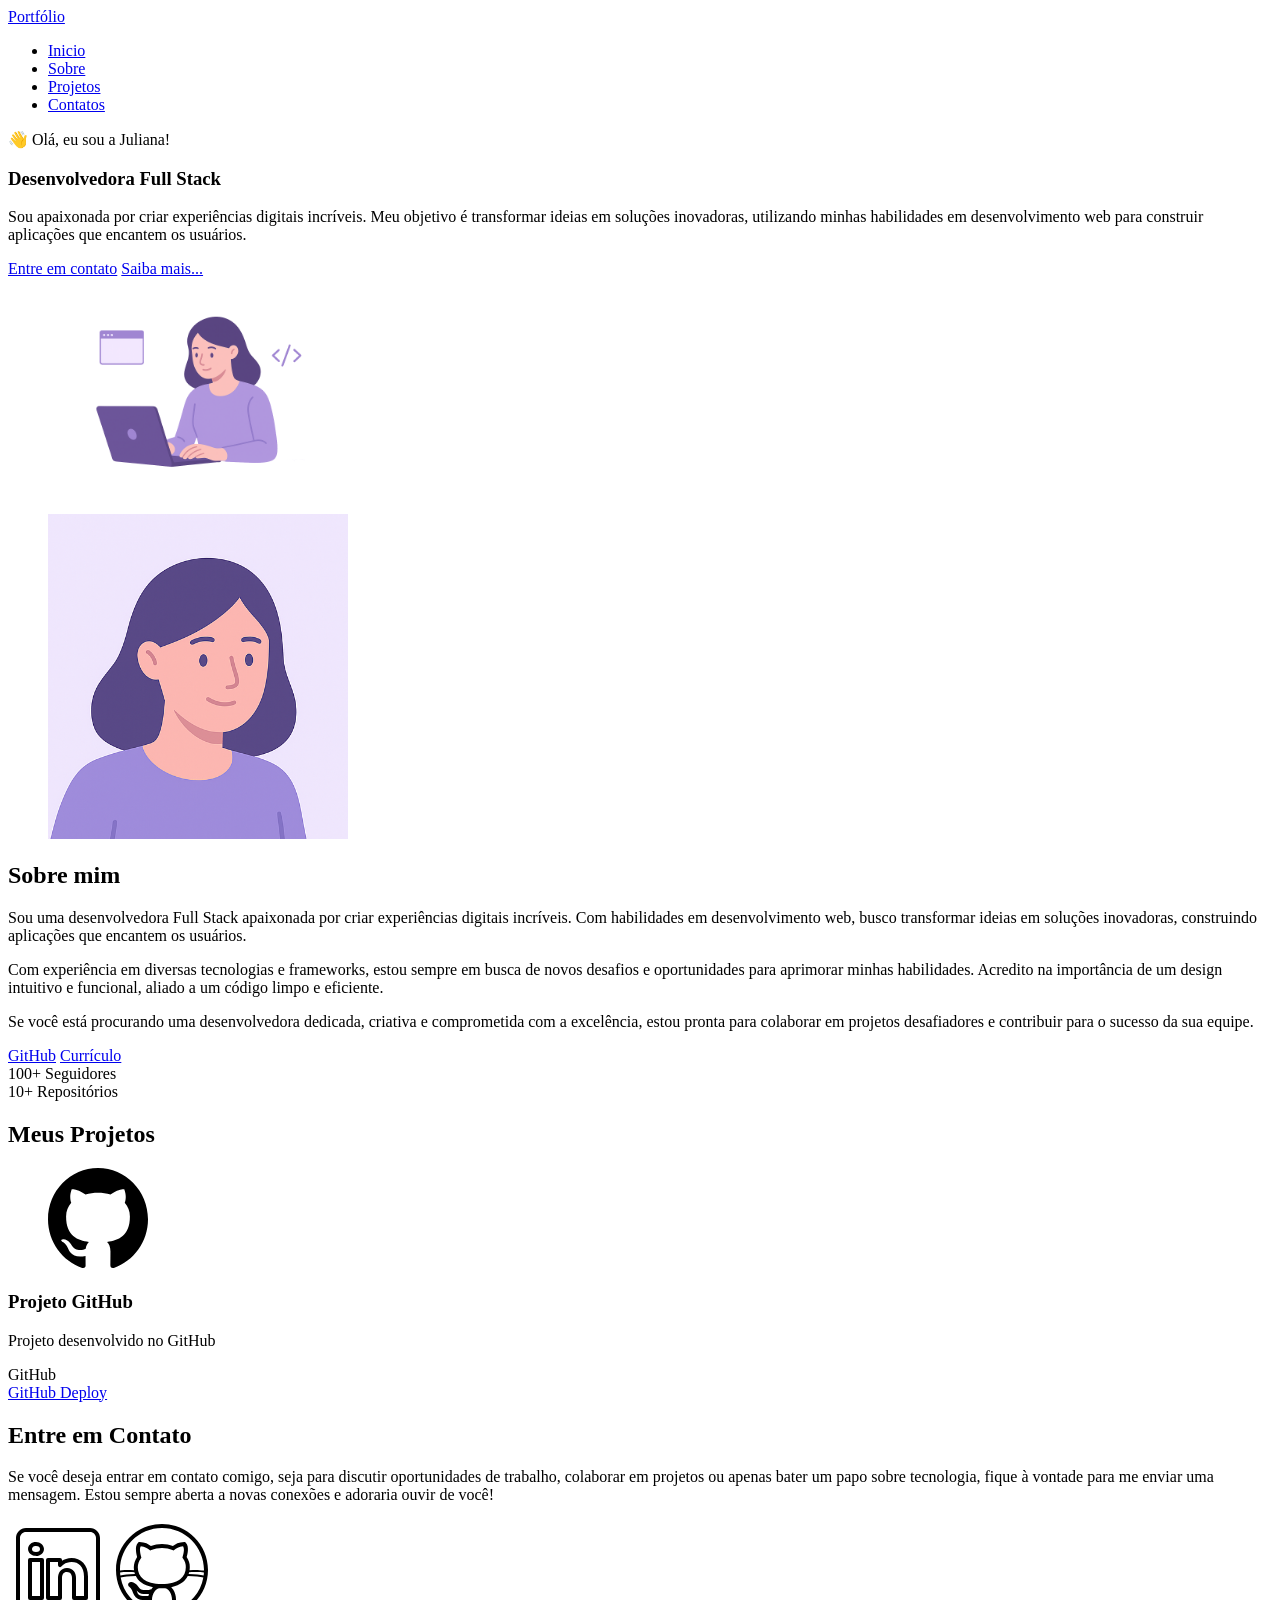
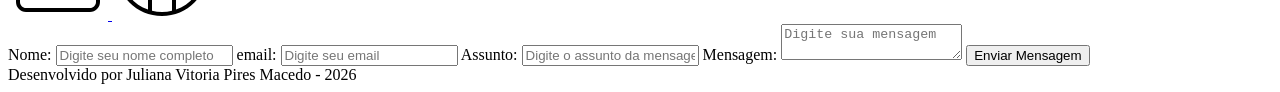
==== index.html @ 745f7008 "Ajuste Index.html" ====
<!DOCTYPE html>
<html lang="pt-br">
<head>
    <meta charset="UTF-8">
    <meta name="viewport" content="width=device-width, initial-scale=1.0">

    <meta name ="author" content="Juliana Vitoria">

    <meta name=""description" content="Portfólio Pessoal da Juliana Vitoria, 
                desenvolvedora Full Stack especializado em criar experiências 
                digitais incríveis. Conheça meus projetos e entre em contato.">
    
     <meta name=" robots" content="index, follow">

     <link rel="icon" type="image/svg+xml" href="./assets/img/favicon.svg">

<title>Portfólio da Juliana</title>
</head>
<body>
 
    <!-- Cabecalho da Pagina-->
 <header>

<div class="menu-content">

    <!-- Titulo do cabecalho-->
    <a href="index.html" id="titulo">Portfólio</a>


    <!-- Menu de Navegacao -->
<nav>
<ul class="menu-list">
    <li><a href="#hero">Inicio</a></li>
    <li><a href="about">Sobre</a></li>
    <li><a href="#projects">Projetos</a> </li>
    <li> <a href="contacts">Contatos</a></li>   
</ul>
</nav>

<div>

 </header>   


 <!-- Secao Principal da Pagina -->
<main>

    <!-- Secao Hero da Pagina -->
<section id ="hero" class="section-container hero-container">

    <!-- Boas Vindas -->
    <article>
     <span> 👋 Olá, eu sou a Juliana!</span>
     <h1>Desenvolvedora Full Stack</h1>
        <p>Sou apaixonada por criar experiências digitais incríveis.
            Meu objetivo é transformar ideias em soluções inovadoras, 
            utilizando minhas habilidades em desenvolvimento web para 
            construir aplicações que encantem os usuários.</p>

            <div>
                <a href="#contact" class="botao">Entre em contato</a>
              <a href="#about" class="botao-outline">Saiba mais...</a>
            </div>
    </article>

    <!--Imagem da Secao Hero-->
    <figure class="hero-image">
    <img
    src="./assets/img/foto_dev_woman.svg" 
    width="300px"
    alt="Foto do autor do site"
    class="float-animation"
    > 

    </figure>

</section>


<!-- Secao Sobre mim -->
<section id="about" class="section-container about-container">

    <!-- Imagem da Secao About -->
    <figure class="about-image">
        <img
        src="./assets/img/avatar_dev_woman.svg"
        width="300px"
        alt="Foto do autor do site"
     >
    </figure>
  
    <!-- Conteúdo da Secao About -->
    <article class="about-content">
        <h2>Sobre mim</h2>
        <p>Sou uma desenvolvedora Full Stack apaixonada por criar experiências digitais incríveis. 
            Com habilidades em desenvolvimento web, busco transformar ideias em soluções inovadoras, 
            construindo aplicações que encantem os usuários.</p>    
        <p>Com experiência em diversas tecnologias e frameworks, estou sempre em busca de novos desafios 
            e oportunidades para aprimorar minhas habilidades. Acredito na importância de um design intuitivo 
            e funcional, aliado a um código limpo e eficiente.</p>
        <p>Se você está procurando uma desenvolvedora dedicada, criativa e comprometida com a excelência, 
            estou pronta para colaborar em projetos desafiadores e contribuir para o sucesso da sua equipe.</p>


<!-- Links (GitHub + Curriculo) e Dados do GitHub-->
<div class="about-buttons-data">

  <!-- Links -->
  <div class="buttons-container">
    <a href="#" target="_blank" class="botao">GitHub</a>
    <a href="#" target="_blank" class="botao-outline">Currículo</a>
  </div>

  <!-- Dados - Repositório Github -->
  <div class="data-container">

    <!-- Numero de seguidores-->
    <div class="data-item">
      <span class="data-number">100+</span>
      <span class="data-label">Seguidores</span>
    </div>

    <!-- Numero de repositórios publicos -->
    <div class="data-item">
        <span class="data-number">10+</span>
        <span class="data-label">Repositórios</span>
    </div>

  </div>

</div>

</article>

</section>

<!-- Seção de Projetos -->
<section id="projects" class="section-container projects-container">
  
    
       <h2>Meus Projetos</h2>
 
      <!-- Swiper Container -->
<div class="swiper projects-swiper">
<div class="swiper-wrapper">
 
          <div class="swiper-slide">
 
            <article class="project-card">
 
              <!-- Ícone da Tecnologia padrão do projeto -->
<figure class="project-image">
<img src="./assets/icons/languages/github.svg"

                     alt="Ícone do GitHub"
                     width="100px"
>
</figure>
 
              <!-- Conteúdo do Projeto -->
<div class="project-content">
 
                <h3>Projeto GitHub</h3>
<p>Projeto desenvolvido no GitHub</p>
 
                <!-- Tags do Projeto -->
<div class="project-tags">
<span class="tag">GitHub</span>
</div>
 
                <!-- Links do Projeto -->
<div class="project-buttons">
<a href="#" target="_blank" class="botao botao-sm">

                    GitHub
</a>
<a href="#" target="_blank" class="botao-outline botao-sm">

                    Deploy
</a>
</div>
 
              </div>
 
            </article>
 
          </div>
 
        </div>
 
        <!-- Botões de Navegação -->
<div class="swiper-button-next"></div>
<div class="swiper-button-prev"></div>
 
        <!-- Paginação -->
<div class="swiper-pagination"></div>
 
      </div>
 

</section>


<!-- Secao de Contatos -->
<section id="contact" class="section-container contact-container">


    <!-- Redes Sociais -->
     <article>
     <h2>Entre em Contato</h2>
        <p>Se você deseja entrar em contato comigo, seja para discutir oportunidades de trabalho, 
            colaborar em projetos ou apenas bater um papo sobre tecnologia, 
            fique à vontade para me enviar uma mensagem. Estou sempre aberta a novas conexões e 
            adoraria ouvir de você!</p>

            <!-- Links das Redes Sociais -->
        <div class="social-container">
            <a href="https://www.linkedin.com/in/juliana-vitoria-pires-macedo-7aa5381ab/" target="_blank" class="social-icon" aria-label="LinkedIn">
                <img
                src="./assets/icons/social/linkedin.svg"
                alt="Link para o LinkedIn"
                >
            </a>


            <a href="https://github.com/julianaenob-hub" target="_blank" class="social-icon" aria-label="GitHub">
                <img
                src="./assets/icons/social/github.svg"
                alt="Link para o GitHub"
                >
  
          </a>
            
        </div>
     </article>
 

     <!-- Formulario de Contato -->
    <form id="Formulario"> 

    <label for="name">Nome:</label>
    <input id="nome" name="nome" type="text" placeholder="Digite seu nome completo">
    <span id="erro-nome"></span>

    <label for="email">email:</label>
    <input id="email" name="email" type="text" placeholder="Digite seu email">
    <span id="erro-email"></span>

    <label for="assunto">Assunto:</label>
    <input id="assunto" name="assunto" type="text" placeholder="Digite o assunto da mensagem">
    <span id="erro-assunto"></span>

    <label for="mensagem">Mensagem:</label>
    <textarea id="mensagem" name="mensagem" placeholder="Digite sua mensagem"></textarea>
    <span id="erro-mensagem"></span>

    <button class="botao" type="submit">Enviar Mensagem</button>

    </form>
</section>


</main>

<!-- Rodape da Pagina -->
<footer>
Desenvolvido por Juliana Vitoria Pires Macedo - 2026

</footer>


</body>
</html>
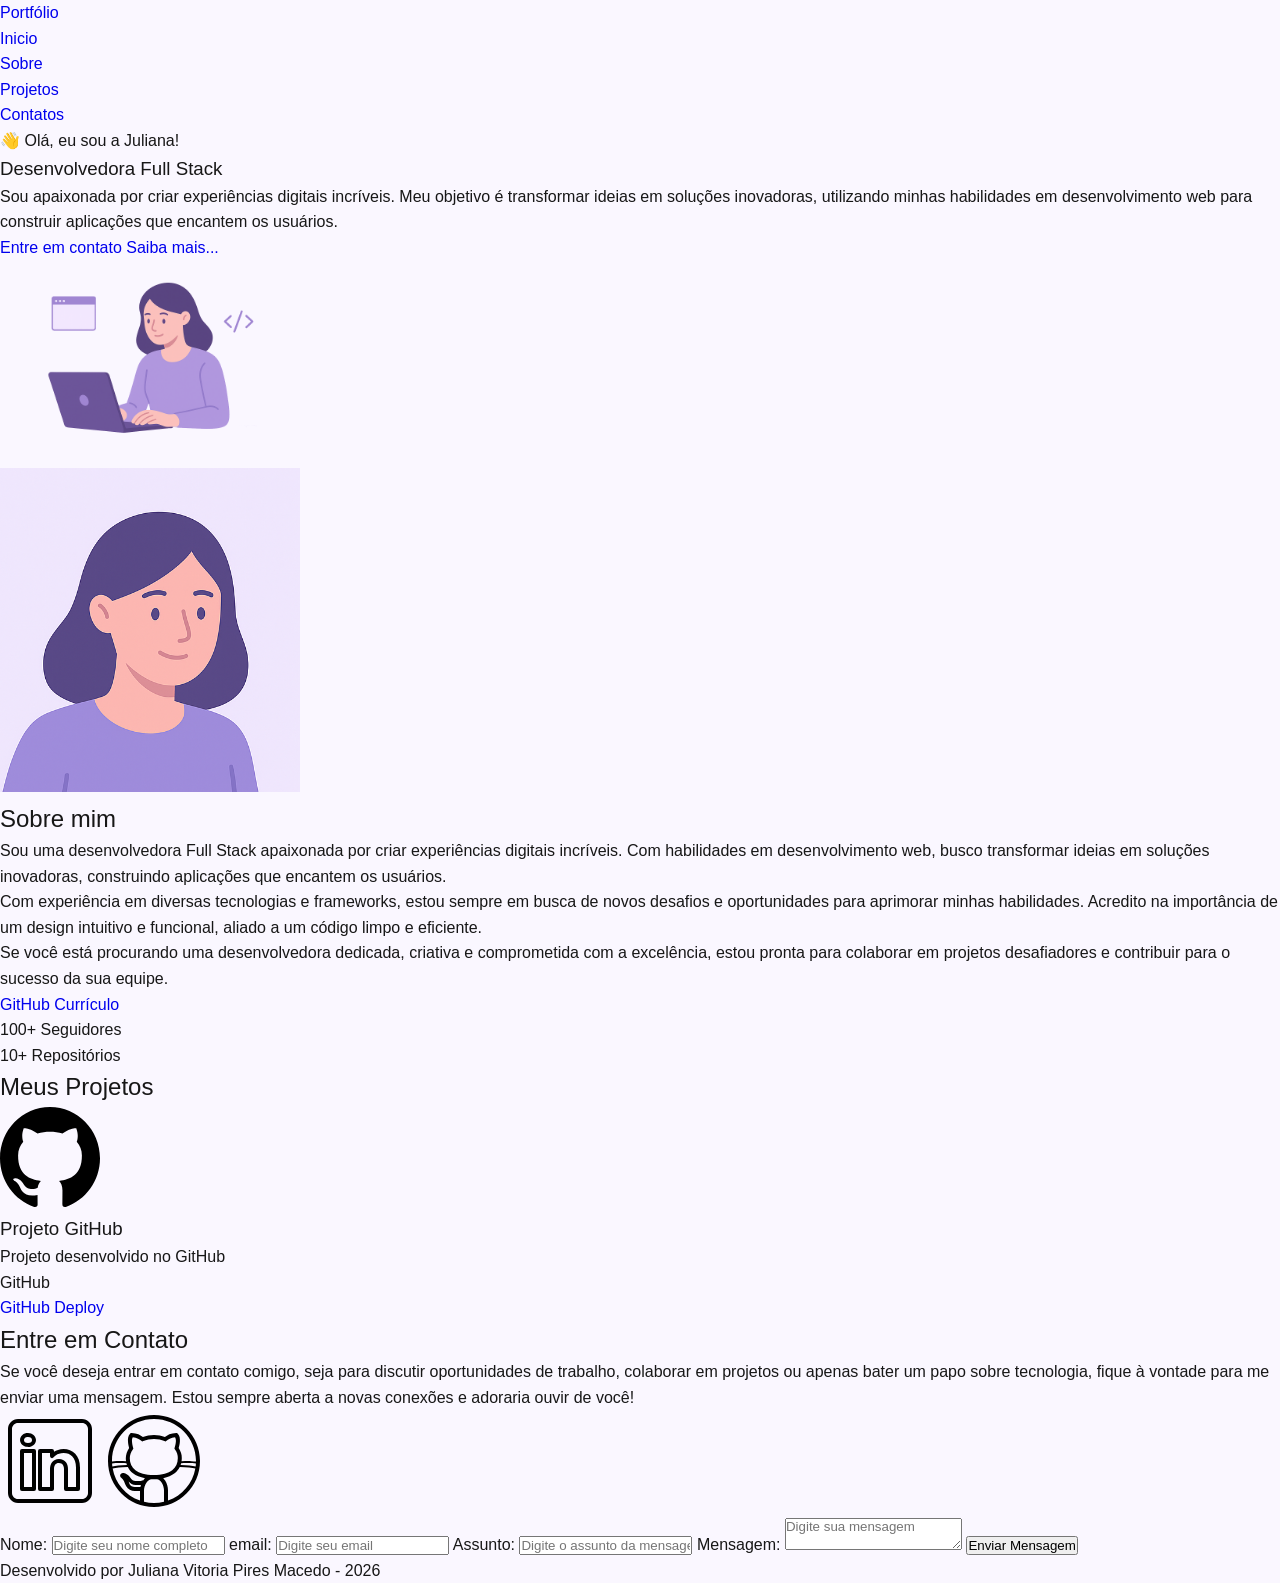
==== commit 7f1160d9: ":bookmark: Atualiza branch CSS" ====
--- a/index.html
+++ b/index.html
@@ -1,6 +1,10 @@
 <!DOCTYPE html>
 <html lang="pt-br">
 <head>
+
+    <!-- Fontes do Google -->
+<link rel="preconnect" href="https://fonts.googleapis.com">
+<link rel="preconnect" href="https://fonts.gstatic.com" crossorigin>
     <meta charset="UTF-8">
     <meta name="viewport" content="width=device-width, initial-scale=1.0">
 
@@ -13,6 +17,8 @@
      <meta name=" robots" content="index, follow">
 
      <link rel="icon" type="image/svg+xml" href="./assets/img/favicon.svg">
+
+<link rel="stylesheet" href=" ./assets/css/styles.css">
 
 <title>Portfólio da Juliana</title>
 </head>
--- a/assets/css/styles.css
+++ b/assets/css/styles.css
@@ -0,0 +1,76 @@
+*{
+    margin: 0;
+    padding: 0;
+    box-sizing: border-box;
+    font-family: 'Poppins', sans-serif;
+    font-weight: 400;
+    text-decoration: none;
+    outline: none;
+}
+
+/* Variáveis */
+:root {
+    /* Paleta de Cores - Purple */
+    --purple-50: #f4eaff;
+    --purple-100: #e9dcfa;
+    --purple-200: #cdb3f0;
+    --purple-300: #b186e5;
+    --purple-400: #9460db;
+    --purple-500: #6b36c8;
+    --purple-600: #5b2ca0;
+    --purple-700: #4c2177;
+    --purple-800: #441f88;
+    --purple-900: #2a0e4b;
+    --purple-950: #1a0730;
+ 
+    /* Cores Neutras */
+    --gray-200: #e8e8e8;
+    --gray-400: #505861;
+    --black: #171717;
+    --white: #FAF7FF;
+ 
+    /* Cores de Estado */
+    --error: #e63946;
+ 
+    /* Sombras */
+    --shadow-sm: 0 0.25rem 0.5rem rgba(0, 0, 0, 0.05);
+    --shadow-md: 0 0.25rem 0.75rem rgba(107, 54, 200, 0.3);
+    --shadow-lg: 0 0.5rem 1.5rem rgba(107, 54, 200, 0.2);
+ 
+    /* Espaçamentos */
+    --spacing-xs: 0.5rem;
+    --spacing-sm: 1rem;
+    --spacing-md: 1.5rem;
+    --spacing-lg: 2rem;
+    --spacing-xl: 3rem;
+    --spacing-2xl: 4rem;
+ 
+    /* Tamanhos de Fonte */
+    --text-sm: 0.75rem;
+    --text-base: 1rem;
+    --text-lg: 1.25rem;
+    --text-xl: 1.5rem;
+    --text-2xl: 2rem;
+    --text-3xl: 2.5rem;
+ 
+    /* Border Radius */
+    --radius-sm: 0.25rem;
+    --radius-md: 0.5rem;
+    --radius-lg: 1rem;
+    --radius-xl: 2rem;
+    --radius-full: 50%;
+ 
+    /* Animação Padrão */
+    --transition-default: all 0.3s ease;
+}
+
+html {
+    scroll-behavior: smooth;
+}
+
+body {
+    min-height: 100vh;
+    background-color: var(--white);
+    line-height: 1.6;
+    color: var(--black);
+}
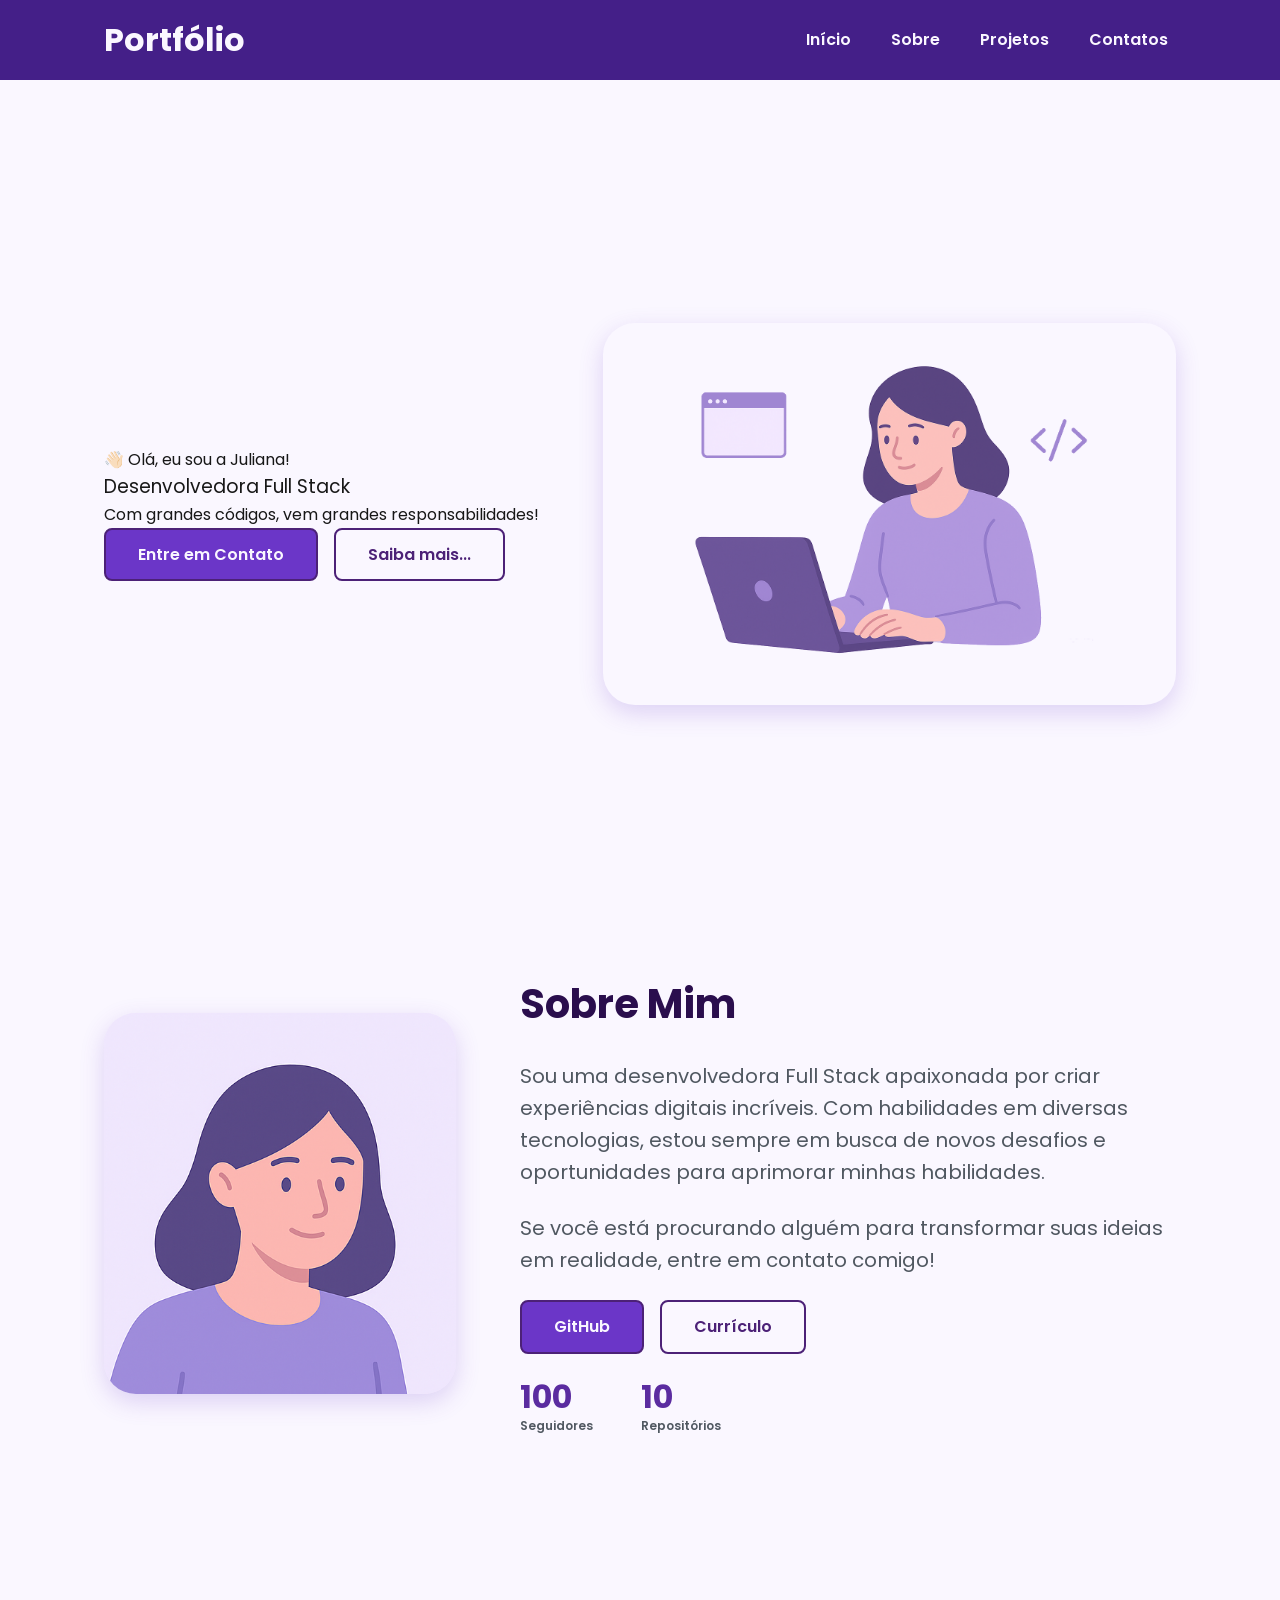
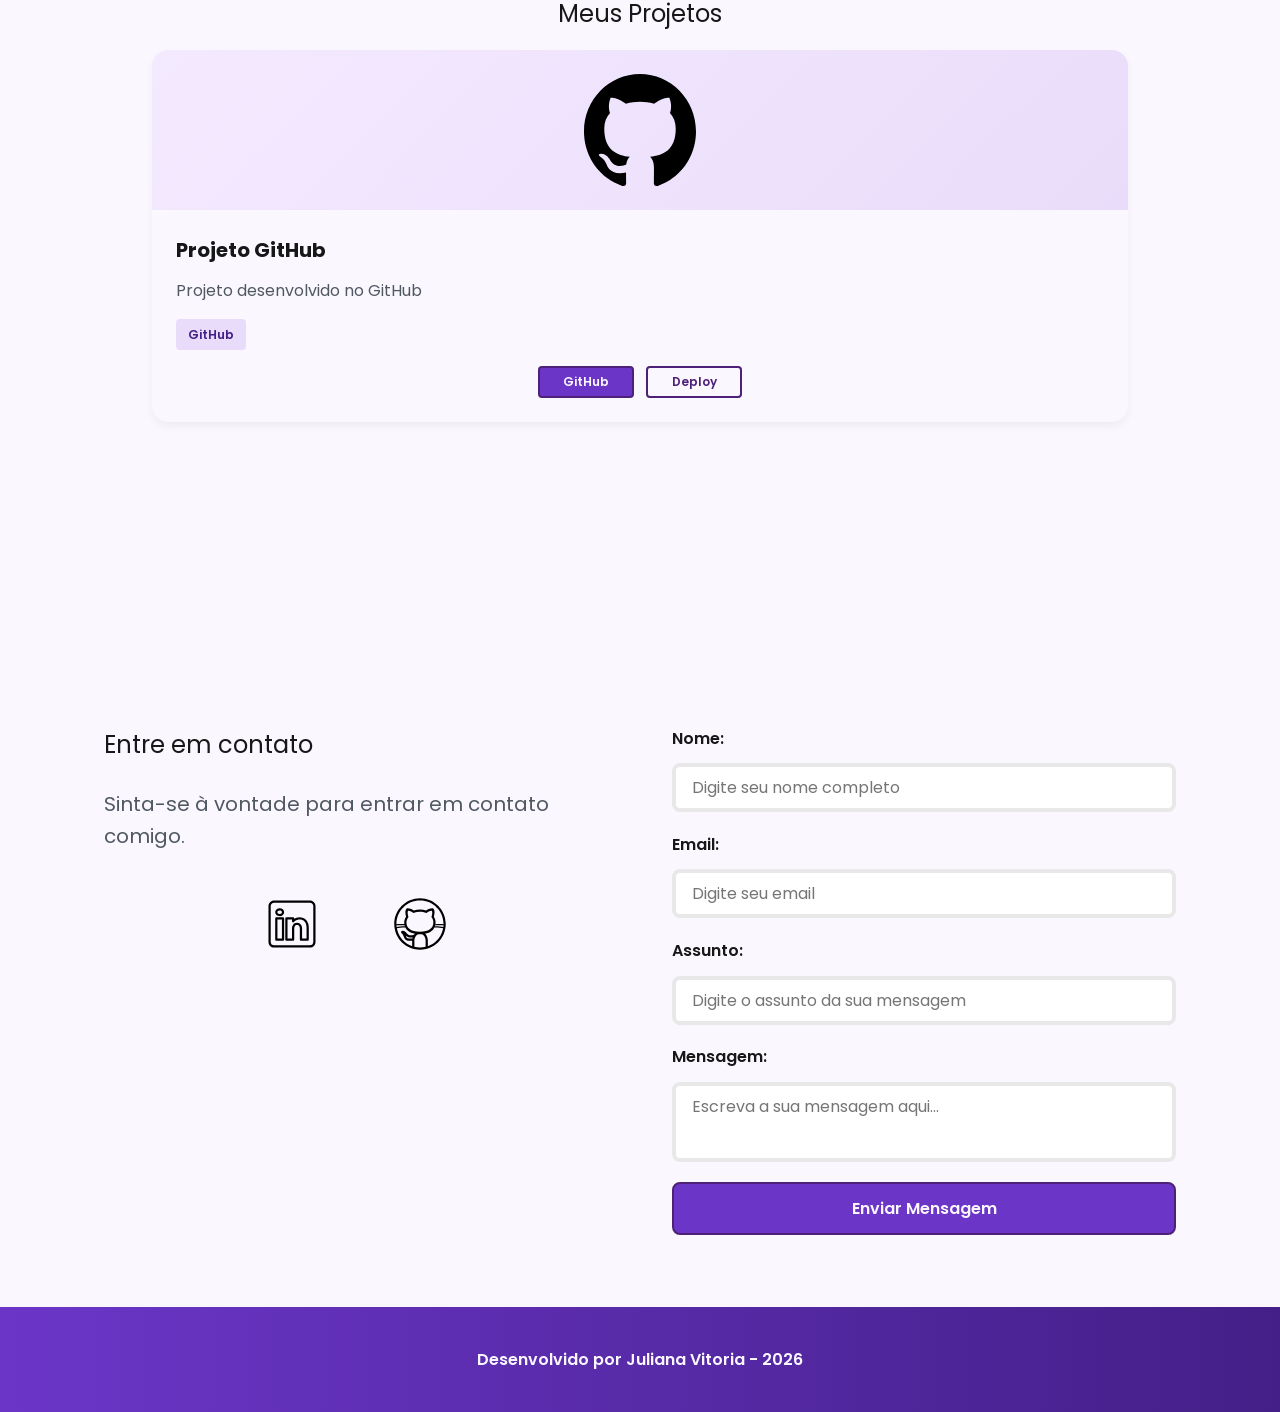
==== commit 4a945120: "🎨 Ajusta layout e estilização do portfólio" ====
--- a/index.html
+++ b/index.html
@@ -1,279 +1,244 @@
 <!DOCTYPE html>
 <html lang="pt-br">
+
 <head>
 
     <!-- Fontes do Google -->
-<link rel="preconnect" href="https://fonts.googleapis.com">
-<link rel="preconnect" href="https://fonts.gstatic.com" crossorigin>
+    <link rel="preconnect" href="https://fonts.googleapis.com">
+    <link rel="preconnect" href="https://fonts.gstatic.com" crossorigin>
+
+    <!-- Fonte do Google - Poppins -->
+    <link href="https://fonts.googleapis.com/css2?family=Poppins&display=swap" rel="stylesheet">
+
     <meta charset="UTF-8">
     <meta name="viewport" content="width=device-width, initial-scale=1.0">
 
-    <meta name ="author" content="Juliana Vitoria">
-
-    <meta name=""description" content="Portfólio Pessoal da Juliana Vitoria, 
-                desenvolvedora Full Stack especializado em criar experiências 
-                digitais incríveis. Conheça meus projetos e entre em contato.">
-    
-     <meta name=" robots" content="index, follow">
-
-     <link rel="icon" type="image/svg+xml" href="./assets/img/favicon.svg">
-
-<link rel="stylesheet" href=" ./assets/css/styles.css">
-
-<title>Portfólio da Juliana</title>
+    <meta name="author" content="Juliana Vitoria">
+
+    <meta name="description" content="Portfólio Pessoal da Juliana Vitoria, 
+                    desenvolvedora Full Stack especializada em criar experiências 
+                    digitais incríveis. Conheça meus projetos e entre em contato.">
+
+    <meta name="robots" content="index, follow">
+
+    <link rel="icon" type="image/svg+xml" href="./assets/img/favicon.svg">
+
+    <!-- CSS principal da página -->
+    <link rel="stylesheet" href="./assets/css/styles.css">
+
+    <title>Portfólio da Juliana</title>
 </head>
+
 <body>
- 
-    <!-- Cabecalho da Pagina-->
- <header>
-
-<div class="menu-content">
-
-    <!-- Titulo do cabecalho-->
-    <a href="index.html" id="titulo">Portfólio</a>
-
-
-    <!-- Menu de Navegacao -->
-<nav>
-<ul class="menu-list">
-    <li><a href="#hero">Inicio</a></li>
-    <li><a href="about">Sobre</a></li>
-    <li><a href="#projects">Projetos</a> </li>
-    <li> <a href="contacts">Contatos</a></li>   
-</ul>
-</nav>
-
-<div>
-
- </header>   
-
-
- <!-- Secao Principal da Pagina -->
-<main>
-
-    <!-- Secao Hero da Pagina -->
-<section id ="hero" class="section-container hero-container">
-
-    <!-- Boas Vindas -->
-    <article>
-     <span> 👋 Olá, eu sou a Juliana!</span>
-     <h1>Desenvolvedora Full Stack</h1>
-        <p>Sou apaixonada por criar experiências digitais incríveis.
-            Meu objetivo é transformar ideias em soluções inovadoras, 
-            utilizando minhas habilidades em desenvolvimento web para 
-            construir aplicações que encantem os usuários.</p>
-
-            <div>
-                <a href="#contact" class="botao">Entre em contato</a>
-              <a href="#about" class="botao-outline">Saiba mais...</a>
+
+    <!--- Cabeçalho da Página -->
+    <header>
+        <div class="menu-content">
+            <!-- Título do cabeçalho -->
+            <a href="index.html" id="titulo">Portfólio</a>
+
+            <!-- Menu de Navegação -->
+            <nav>
+                <ul class="menu-list">
+                    <li><a href="#hero">Início</a></li>
+                    <li><a href="#about">Sobre</a></li>
+                    <li><a href="#projects">Projetos</a></li>
+                    <li><a href="#contact">Contatos</a></li>
+
+                </ul>
+            </nav>
+        </div>
+    </header>
+
+    <!--- Conteúdo Principal da Página -->
+    <main>
+
+        <!-- Seção Hero -->
+        <section id="hero" class="section-container hero-container">
+
+            <!-- Boas Vindas-->
+            <article>
+                <span>👋🏻 Olá, eu sou a Juliana!</span>
+                <h1>Desenvolvedora Full Stack</h1>
+                <p>Com grandes códigos, vem grandes responsabilidades!</p>
+
+                <div class="buttons-container">
+                    <a href="#contact" class="botao">Entre em Contato</a>
+                    <a href="#about" class="botao-outline">Saiba mais...</a>
+                </div>
+            </article>
+
+            <!-- Imagem da Seção Hero -->
+            <figure class="hero-image">
+                <img src="./assets/img/foto_dev_woman.svg"
+                 alt="Foto do autor do site"
+                    class="float-animation">
+            </figure>
+
+        </section>
+
+        <!-- Seção Sobre Mim -->
+        <section id="about" class="section-container about-container">
+
+            <!-- Imagem da Seção Sobre Mim -->
+            <figure class="about-image">
+                <img src="./assets/img/avatar_dev_woman.svg" width="300" alt="Foto - Perfil do autor do site">
+
+
+                <!-- Conteúdo da Seção Sobre Mim -->
+                <article class="about-content">
+                    <h2>Sobre Mim</h2>
+                    <p>Sou uma desenvolvedora Full Stack apaixonada por criar experiências digitais incríveis. Com
+                        habilidades em diversas tecnologias, estou sempre em busca de novos desafios e oportunidades
+                        para aprimorar minhas habilidades.</p>
+                    <p>Se você está procurando alguém para transformar suas ideias em realidade, entre em contato
+                        comigo!</p>
+
+                    <!-- Links (GitHub + Currículo) e Dados do GitHub-->
+                    <div class="about-buttons-data">
+
+                        <!-- Links-->
+                        <div class="buttons-container">
+                            <a href="https://github.com/julianaenob-hub" target="_blank" class="botao">GitHub</a>
+                            <a href="./assets/icons/docs/JULIANA CURRICULO ATUALIZADO 2026.pdf" target="_blank"
+                                class="botao-outline">Currículo</a>
+                        </div>
+
+                        <!-- Dados do Repositório GitHub -->
+                        <div class="data-container">
+                            <!-- Número de Seguidores -->
+                            <div class="data-item">
+                                <span class="data-number">100</span>
+                                <span class="data-label">Seguidores</span>
+
+                            </div>
+                            <!-- Número de Repositórios -->
+                            <div class="data-item">
+                                <span class="data-number">10</span>
+                                <span class="data-label">Repositórios</span>
+                            </div>
+                        </div>
+                    </div>
+                </article>
+            </figure>
+        </section>
+
+        <!-- Seção Projetos -->
+        <section id="projects" class="section-container projects-container">
+
+            <h2>Meus Projetos</h2>
+
+            <!-- Swiper Container -->
+            <div class="swiper projects-swiper">
+                <div class="swiper-wrapper">
+
+                    <div class="swiper-slide">
+
+                        <article class="project-card">
+
+                            <!-- Ícone da Tecnologia padrão do projeto -->
+                            <figure class="project-image">
+                                <img src="./assets/icons/languages/github.svg" alt="Ícone do GitHub" width="100">
+                            </figure>
+
+                            <!-- Conteúdo do Projeto -->
+                            <div class="project-content">
+
+                                <h3>Projeto GitHub</h3>
+                                <p>Projeto desenvolvido no GitHub</p>
+
+                                <!-- Tags do Projeto -->
+                                <div class="project-tags">
+                                    <span class="tag">GitHub</span>
+                                </div>
+
+                                <!-- Links do Projeto -->
+                                <div class="project-buttons">
+                                    <a href="#" target="_blank" class="botao botao-sm">
+                                        GitHub
+                                    </a>
+                                    <a href="#" target="_blank" class="botao-outline botao-sm">
+                                        Deploy
+                                    </a>
+                                </div>
+
+                            </div>
+
+                        </article>
+
+                    </div>
+
+                </div>
+
+                <!-- Botões de Navegação -->
+                <div class="swiper-button-next"></div>
+                <div class="swiper-button-prev"></div>
+
+                <!-- Paginação -->
+                <div class="swiper-pagination"></div>
+
             </div>
-    </article>
-
-    <!--Imagem da Secao Hero-->
-    <figure class="hero-image">
-    <img
-    src="./assets/img/foto_dev_woman.svg" 
-    width="300px"
-    alt="Foto do autor do site"
-    class="float-animation"
-    > 
-
-    </figure>
-
-</section>
-
-
-<!-- Secao Sobre mim -->
-<section id="about" class="section-container about-container">
-
-    <!-- Imagem da Secao About -->
-    <figure class="about-image">
-        <img
-        src="./assets/img/avatar_dev_woman.svg"
-        width="300px"
-        alt="Foto do autor do site"
-     >
-    </figure>
-  
-    <!-- Conteúdo da Secao About -->
-    <article class="about-content">
-        <h2>Sobre mim</h2>
-        <p>Sou uma desenvolvedora Full Stack apaixonada por criar experiências digitais incríveis. 
-            Com habilidades em desenvolvimento web, busco transformar ideias em soluções inovadoras, 
-            construindo aplicações que encantem os usuários.</p>    
-        <p>Com experiência em diversas tecnologias e frameworks, estou sempre em busca de novos desafios 
-            e oportunidades para aprimorar minhas habilidades. Acredito na importância de um design intuitivo 
-            e funcional, aliado a um código limpo e eficiente.</p>
-        <p>Se você está procurando uma desenvolvedora dedicada, criativa e comprometida com a excelência, 
-            estou pronta para colaborar em projetos desafiadores e contribuir para o sucesso da sua equipe.</p>
-
-
-<!-- Links (GitHub + Curriculo) e Dados do GitHub-->
-<div class="about-buttons-data">
-
-  <!-- Links -->
-  <div class="buttons-container">
-    <a href="#" target="_blank" class="botao">GitHub</a>
-    <a href="#" target="_blank" class="botao-outline">Currículo</a>
-  </div>
-
-  <!-- Dados - Repositório Github -->
-  <div class="data-container">
-
-    <!-- Numero de seguidores-->
-    <div class="data-item">
-      <span class="data-number">100+</span>
-      <span class="data-label">Seguidores</span>
-    </div>
-
-    <!-- Numero de repositórios publicos -->
-    <div class="data-item">
-        <span class="data-number">10+</span>
-        <span class="data-label">Repositórios</span>
-    </div>
-
-  </div>
-
-</div>
-
-</article>
-
-</section>
-
-<!-- Seção de Projetos -->
-<section id="projects" class="section-container projects-container">
-  
-    
-       <h2>Meus Projetos</h2>
- 
-      <!-- Swiper Container -->
-<div class="swiper projects-swiper">
-<div class="swiper-wrapper">
- 
-          <div class="swiper-slide">
- 
-            <article class="project-card">
- 
-              <!-- Ícone da Tecnologia padrão do projeto -->
-<figure class="project-image">
-<img src="./assets/icons/languages/github.svg"
-
-                     alt="Ícone do GitHub"
-                     width="100px"
->
-</figure>
- 
-              <!-- Conteúdo do Projeto -->
-<div class="project-content">
- 
-                <h3>Projeto GitHub</h3>
-<p>Projeto desenvolvido no GitHub</p>
- 
-                <!-- Tags do Projeto -->
-<div class="project-tags">
-<span class="tag">GitHub</span>
-</div>
- 
-                <!-- Links do Projeto -->
-<div class="project-buttons">
-<a href="#" target="_blank" class="botao botao-sm">
-
-                    GitHub
-</a>
-<a href="#" target="_blank" class="botao-outline botao-sm">
-
-                    Deploy
-</a>
-</div>
- 
-              </div>
- 
+
+        </section>
+
+        <!-- Seção Contato -->
+        <section id="contact" class="section-container contact-container">
+
+            <!-- Redes Sociais-->
+            <article class="contact-info">
+                <h2>Entre em contato</h2>
+                <p>Sinta-se à vontade para entrar em contato comigo.</p>
+
+                <!-- Links das Redes Sociais -->
+                <div class="social-container">
+
+                    <a href="https://www.linkedin.com/in/juliana-vitoria-pires-macedo-7aa5381ab/" target="_blank" class="social-icon"
+                        aria-label="LinkedIn">
+                        <img src="./assets/icons/social/linkedin.svg" alt="Link para o LinkedIn">
+                    </a>
+
+                    <a href="https://github.com/julianaenob-hub" target="_blank" class="social-icon" aria-label="GitHub">
+                        <img src="./assets/icons/social/github.svg" alt="Link para o GitHub">
+                    </a>
+
+                </div>
             </article>
- 
-          </div>
- 
-        </div>
- 
-        <!-- Botões de Navegação -->
-<div class="swiper-button-next"></div>
-<div class="swiper-button-prev"></div>
- 
-        <!-- Paginação -->
-<div class="swiper-pagination"></div>
- 
-      </div>
- 
-
-</section>
-
-
-<!-- Secao de Contatos -->
-<section id="contact" class="section-container contact-container">
-
-
-    <!-- Redes Sociais -->
-     <article>
-     <h2>Entre em Contato</h2>
-        <p>Se você deseja entrar em contato comigo, seja para discutir oportunidades de trabalho, 
-            colaborar em projetos ou apenas bater um papo sobre tecnologia, 
-            fique à vontade para me enviar uma mensagem. Estou sempre aberta a novas conexões e 
-            adoraria ouvir de você!</p>
-
-            <!-- Links das Redes Sociais -->
-        <div class="social-container">
-            <a href="https://www.linkedin.com/in/juliana-vitoria-pires-macedo-7aa5381ab/" target="_blank" class="social-icon" aria-label="LinkedIn">
-                <img
-                src="./assets/icons/social/linkedin.svg"
-                alt="Link para o LinkedIn"
-                >
-            </a>
-
-
-            <a href="https://github.com/julianaenob-hub" target="_blank" class="social-icon" aria-label="GitHub">
-                <img
-                src="./assets/icons/social/github.svg"
-                alt="Link para o GitHub"
-                >
-  
-          </a>
-            
-        </div>
-     </article>
- 
-
-     <!-- Formulario de Contato -->
-    <form id="Formulario"> 
-
-    <label for="name">Nome:</label>
-    <input id="nome" name="nome" type="text" placeholder="Digite seu nome completo">
-    <span id="erro-nome"></span>
-
-    <label for="email">email:</label>
-    <input id="email" name="email" type="text" placeholder="Digite seu email">
-    <span id="erro-email"></span>
-
-    <label for="assunto">Assunto:</label>
-    <input id="assunto" name="assunto" type="text" placeholder="Digite o assunto da mensagem">
-    <span id="erro-assunto"></span>
-
-    <label for="mensagem">Mensagem:</label>
-    <textarea id="mensagem" name="mensagem" placeholder="Digite sua mensagem"></textarea>
-    <span id="erro-mensagem"></span>
-
-    <button class="botao" type="submit">Enviar Mensagem</button>
-
-    </form>
-</section>
-
-
-</main>
-
-<!-- Rodape da Pagina -->
-<footer>
-Desenvolvido por Juliana Vitoria Pires Macedo - 2026
-
-</footer>
+
+            <!-- Formulário de Contato -->
+            <form id="formulario">
+
+                <label for="nome">Nome:</label>
+                <input id="nome" name="nome" type="text" placeholder="Digite seu nome completo">
+                <span id="erro-nome"></span>
+
+
+                <label for="email">Email:</label>
+                <input id="email" name="email" type="text" placeholder="Digite seu email">
+                <span id="erro-email"></span>
+
+                <label for="assunto">Assunto:</label>
+                <input id="assunto" name="assunto" type="text" placeholder="Digite o assunto da sua mensagem">
+                <span id="erro-assunto"></span>
+
+                <label for="mensagem">Mensagem:</label>
+                <textarea id="mensagem" name="mensagem" placeholder="Escreva a sua mensagem aqui..."></textarea>
+                <span id="erro-mensagem"></span>
+
+                <button class="botao" type="submit">Enviar Mensagem</button>
+
+            </form>
+
+        </section>
+
+
+    </main>
+
+    <!--- Rodapé da Página -->
+    <footer>
+        Desenvolvido por Juliana Vitoria - 2026
+    </footer>
 
 
 </body>
+
 </html>
--- a/assets/css/styles.css
+++ b/assets/css/styles.css
@@ -1,11 +1,11 @@
-*{
-    margin: 0;
-    padding: 0;
-    box-sizing: border-box;
-    font-family: 'Poppins', sans-serif;
-    font-weight: 400;
-    text-decoration: none;
-    outline: none;
+* {
+margin: 0;
+padding: 0; 
+box-sizing: border-box;
+font-family: 'Poppins', sans-serif;
+font-weight: 400;
+text-decoration: none;
+outline: none;
 }
 
 /* Variáveis */
@@ -20,7 +20,7 @@
     --purple-600: #5b2ca0;
     --purple-700: #4c2177;
     --purple-800: #441f88;
-    --purple-900: #2a0e4b;
+    --purple-900: #2a0e4d;
     --purple-950: #1a0730;
  
     /* Cores Neutras */
@@ -69,8 +69,609 @@
 }
 
 body {
+    display: flex;
+    flex-direction: column;
     min-height: 100vh;
     background-color: var(--white);
+    color: var(--black);
+    font-size: var(--text-base);
     line-height: 1.6;
-    color: var(--black);
+}
+
+main {
+    flex: 1;
+    padding: var(--spacing-md);
+}
+
+.section-container {
+    max-width: 70rem;
+    margin: 0 auto;
+    padding: var(--spacing-xl) var(--spacing-md);
+    scroll-margin-top: 6rem;
+}
+
+.buttons-container {
+    display: flex;
+    gap: var(--spacing-sm);
+}
+
+.botao,
+.botao-outline {
+    display: inline-block;
+    padding: 0.75rem 2rem;
+    border: 0.15rem solid transparent;
+    border-radius: var(--radius-md);
+    font-size: var(--text-base);
+    font-weight: 600;
+    text-align: center;
+    cursor: pointer;
+    transition: var(--transition-default);
+}
+
+.botao {
+    border-color: var(--purple-700);
+    background-color: var(--purple-500);
+    color: var(--white);
+}
+
+.botao:hover {
+    border-color: var(--purple-800);
+    background-color: var(--purple-700);
+    box-shadow: var(--shadow-md);
+    transform: translateY(-0.25rem);
+}
+
+.botao-outline {
+    border-color: var(--purple-700);
+    background-color: transparent;
+    color: var(--purple-700);
+}
+
+.botao-outline:hover {
+    border-color: var(--purple-700);
+    background-color: var(--purple-500);
+    color: var(--white);
+    transform: translateY(-0.25rem);
+}
+
+/* Botões pequenos - Card Projetos */
+ 
+.botao.botao-sm,
+.botao-outline.botao-sm {
+  min-width: 6rem;
+  padding: 0.25rem var(--spacing-sm);
+  border-width: 0.125rem;
+  border-radius: 0.25rem;
+  font-size: var(--text-sm);
+}
+
+header{
+   position: sticky;
+   top: 0;
+   z-index: 1000;
+   width: 100%;
+   height: 5rem;
+   border-bottom: var (--spacing-xs) solid var(--gray-200);
+   box-shadow: var(--purple-800);
+   background-color: var(--purple-800);
+}
+
+header a {
+    color: var(--white);
+    transition: color 0.3s ease;
+    font-weight: 600;
+}
+
+header a:hover {
+    color: var(--purple-100);
+}
+
+#titulo {
+    font-size: var(--text-2xl);
+    font-weight: 700;
+}
+
+.menu-content {
+    display: flex;
+    justify-content: space-between;
+    align-items: center;
+    max-width: 70rem;
+    height: 100%;
+    margin: 0 auto;
+    padding: 0 var(--spacing-md);
+}
+
+.menu-list {
+    display: flex;
+    gap: var(--spacing-md);
+    list-style: none;
+}
+
+.menu-list a {
+    padding: var(--spacing-xs);
+}
+
+/* Seção Hero*/
+.hero-container {
+    display: flex;
+    align-items: center;
+    gap: var(--spacing-2xl);
+    min-height: calc(100vh - 5rem);
+}
+
+.hero-content {
+    display: flex;
+    flex: 1;
+    flex-direction: column;
+    gap: var(--spacing-md);
+}
+
+.hero-content span {
+    font-size: var(--text-xl);
+    font-weight: 700;
+}
+
+.hero-content h1 {
+    font-size: var(--text-3xl);
+    font-weight: 700;
+}
+
+/* configura todos os parágrafos */
+.hero-content p, 
+.about-content p,
+.contact-info p {
+    font-size: var(--text-lg);
+    color: var(--gray-400);
+}
+
+.hero-image {
+    flex: 1;
+    display: flex;
+    justify-content: center;
+}
+
+.hero-image img {
+    width: 100%;
+    max-width: 100%;
+    border-radius: var(--radius-xl);
+    box-shadow: var(--shadow-lg);
+}
+
+/* Animação Flutuante */
+@keyframes float {
+  0%,
+  100% {
+    transform: translateY(0);
+  }
+ 
+  50% {
+    transform: translateY(-1.25rem);
+  }
+ 
+}
+ 
+/* Usa animação */
+.float-animation {
+  animation: float 3s ease-in-out infinite;
+}
+
+
+/* Seção About */
+
+.about-container {
+    display: flex;
+    flex-direction: row;
+    align-items: center;
+    gap: 10rem;
+}
+
+/* Imagem de perfil */
+.about-image {
+    flex: 1;
+    display: flex;
+    justify-content: center;
+    align-items: center;
+}
+
+.about-image img {
+    width: 100%;
+    max-width: 22rem;
+    height: auto;
+    border-radius: var(--radius-xl);
+    box-shadow: var(--shadow-lg);
+    background-color: var(--purple-50);
+}
+
+/* Conteúdo de Texto */
+.about-content {
+    flex: 1;
+    display: flex;
+    align-items: flex-start;
+    flex-direction: column;
+    gap: var(--spacing-md);
+    margin-left: 4rem;
+}
+
+.about-content h2 {
+    font-size: var(--text-3xl);
+    font-weight: 700;
+    color: var(--purple-900);
+}
+
+/* Container de Botões + Estatísticas */
+.about-buttons-data {
+    display: flex;
+    flex-direction: column;
+    gap: var(--spacing-md);
+    width: 100%;
+}
+
+/* Estatísticas do GitHub (Seguidores / Repositórios) */
+.data-container {
+    display: flex;
+    gap: var(--spacing-xl);
+}
+
+.data-item {
+    display: flex;
+    flex-direction: column;
+}
+
+.data-number {
+    font-size: var(--text-2xl);
+    font-weight: 700;
+    color: var(--purple-600);
+    line-height: 1.2;
+}
+
+.data-label {
+    font-size: var(--text-sm);
+    color: var(--gray-400);
+    font-weight: 600;
+}
+
+/* Responsividade (Telas menores) */
+@media (max-width: 768px) {
+    .about-container {
+        flex-direction: column;
+        text-align: center;
+    }
+
+    .about-buttons-data {
+        align-items: center;
+    }
+
+    .data-container {
+        justify-content: center;
+    }
+}
+
+/* projects */
+
+.projects-container {
+    scroll-margin-top: 3rem;
+    margin: var(--spacing-2xl) auto;
+    text-align: center;
+}
+
+.projects-swiper {
+   position: relative;
+   width: 100%;
+   padding: var(--spacing-sm) var(--spacing-xl) var(--spacing-xl);
+   overflow: hidden;
+}
+
+/* cards projects */
+
+.project-card {
+    display: flex;
+    flex-direction: column;
+    width: 100%;
+    height: 100%;
+    border: 0.15rem solid var(--grey-200);
+    border-radius: var(--radius-lg);
+    background-color: var(--white);
+    box-shadow: var(--shadow-sm);
+    overflow: hidden;
+    transition: var(--transition-default);
+}
+
+.project-card:hover {
+    box-shadow: var(--shadow-lg);
+}
+
+.project-image {
+    display: flex;
+    justify-content: center;
+    align-items: center;
+    width: 100%;
+    height: 10rem;
+    background: linear-gradient(135deg, var(--purple-50) 0%, var(--purple-100) 100%);
+}
+
+.project-image img {
+    width: 75%;
+    height: 75%;
+    max-width: 7rem;
+    max-height: 7rem;
+    object-fit: contain;
+    transition: transform 0.3s ease;
+}
+
+.project-content {
+    display: flex;
+    flex-direction: column;
+    justify-content: space-between;
+    text-align: left;
+    flex: 1;
+    padding: var(--spacing-md);
+}
+
+.project-content h3 {
+    font-size: var(--text-lg);
+    font-weight: 700;
+    margin-bottom: 0.75rem;
+}
+
+.project-content p {
+    flex: 1;
+    font-size: var(--text-base);
+    color: var(--gray-400);
+    margin-bottom: var(--spacing-sm);
+}
+
+.project-tags {
+    display: flex;
+    flex-wrap: wrap;
+    gap: var(--spacing-xs);
+}
+
+.tag {
+    padding: 0.375rem 0.75rem;
+    border-radius: var(--radius-sm);
+    background-color: var(--purple-100);
+    font-size: var(--text-sm);
+    font-weight: 600;
+    color: var(--purple-800);
+}
+
+.project-buttons {
+    display: flex;
+    justify-content: center;
+    align-items: center;
+    gap: 0.75rem;
+    margin-top: var(--spacing-sm);
+}
+
+/* Configuração do Swiper */
+ 
+.swiper-wrapper {
+
+    align-items: stretch;
+
+}
+ 
+.swiper-slide {
+
+    display: flex;
+
+    height: auto;
+
+}
+ 
+/* Botões do Swiper (navegação) */
+
+.swiper-button-next,
+
+.swiper-button-prev {
+
+    width: 3rem;
+
+    height: 3rem;
+
+}
+ 
+.swiper-button-next:after,
+
+.swiper-button-prev:after {
+
+    font-size: var(--text-lg);
+
+    color: var(--purple-500);
+
+}
+ 
+.swiper-button-next:hover:after,
+
+.swiper-button-prev:hover:after {
+
+    color: var(--purple-800);
+
+}
+ 
+/* Indicadores de paginação */
+
+.swiper-pagination-bullet {
+
+    width: 0.75rem;
+
+    height: 0.75rem;
+
+    background-color: var(--gray-200);
+
+    opacity: 1;
+
+}
+ 
+.swiper-pagination-bullet-active {
+
+    width: var(--spacing-lg);
+
+    border-radius: var(--radius-sm);
+
+    background-color: var(--purple-500);
+
+}
+ 
+.contact-container {
+    display:grid;
+    grid-template-columns: 1fr 1fr;
+    gap: var(--spacing-2xl);
+}
+
+.contact-info h2 {
+    margin-bottom: var(--spacing-md);
+}
+
+.contact-info p {
+    margin-bottom: var(--spacing-lg);
+}
+
+.social-container {
+    display: flex;
+    justify-content: center;
+    gap: var(--spacing-xl);
+}
+
+.social-icon {
+    width: 5rem;
+    height: 5rem;
+    padding: 0.75rem;
+    border-radius: var(--radius-md);
+    transition: var(--transition-default);
+}
+
+.social-icon img {
+    width: 100%;
+    filter: brightness(0) saturate(100%);
+    transition: filter 0.3s ease;
+}
+
+.social-icon img:hover {
+
+  filter: brightness(0) 
+          saturate(100%) 
+          invert(42%) 
+          sepia(93%) 
+          saturate(1352%) 
+          hue-rotate(243deg) 
+          brightness(79%) 
+          contrast(91%);
+
+}
+
+/* formulário */
+
+form {
+    display: flex;
+    flex-direction: column;
+    gap: 0.75rem;
+}
+
+form label {
+    font-size: var(--text-base);
+    font-weight: 600;
+}
+ 
+form input,
+form textarea {
+    width: 100%;
+    padding: 0.5rem var(--spacing-sm);
+    border: 0.25rem solid var(--gray-200);
+    border-radius: var(--radius-md);
+    font-family: inherit;
+    font-size: var(--text-base);
+    transition: border-color 0.3s ease;
+}
+
+form input:focus,
+form textarea:focus {
+    border-color: var(--purple-500);
+    outline: none;
+}
+
+form textarea {
+    resize: none;
+    min-height: 5rem;
+}
+
+form span {
+    margin-top: -0.27rem;
+    font-size: var(--text-sm);
+    color: var(--error);
+}
+
+/* Footer */
+ 
+footer {
+    padding: 2.5rem;
+    background: linear-gradient(to right, var(--purple-500), var(--purple-800));
+    font-weight: 600;
+    text-align: center;
+    color: var(--white);
+}
+
+/* seção sucesso */
+
+.success-container {
+    display: flex;
+    justify-content: center;
+    align-items: center;
+    min-height: calc(100vh - 12rem); /* Centraliza o card entre o header e o footer */
+    padding: var(--spacing-xl) var(--spacing-md);
+}
+
+.success-content {
+    display: flex;
+    flex-direction: column;
+    align-items: center;
+    text-align: center;
+    gap: var(--spacing-md);
+    max-width: 38rem;
+    width: 100%;
+    padding: var(--spacing-2xl) var(--spacing-xl);
+    background-color: var(--white);
+    border: 0.15rem solid var(--gray-200);
+    border-radius: var(--radius-xl);
+    box-shadow: var(--shadow-lg);
+}
+
+.success-icon {
+    display: flex;
+    justify-content: center;
+    align-items: center;
+    margin-bottom: var(--spacing-xs);
+}
+
+.success-icon img {
+    width: 7rem;
+    height: auto;
+}
+
+.success-content h1 {
+    font-size: var(--text-2xl);
+    font-weight: 700;
+    color: var(--purple-900);
+}
+
+.success-content h2 {
+    font-size: var(--text-base);
+    font-weight: 400;
+    color: var(--gray-400);
+    line-height: 1.6;
+}
+
+.success-content .botao {
+    margin-top: var(--spacing-sm);
+}
+
+/* Responsividade para telas menores */
+@media (max-width: 480px) {
+    .success-content {
+        padding: var(--spacing-xl) var(--spacing-md);
+    }
+    
+    .success-content h1 {
+        font-size: var(--text-xl);
+    }
 }
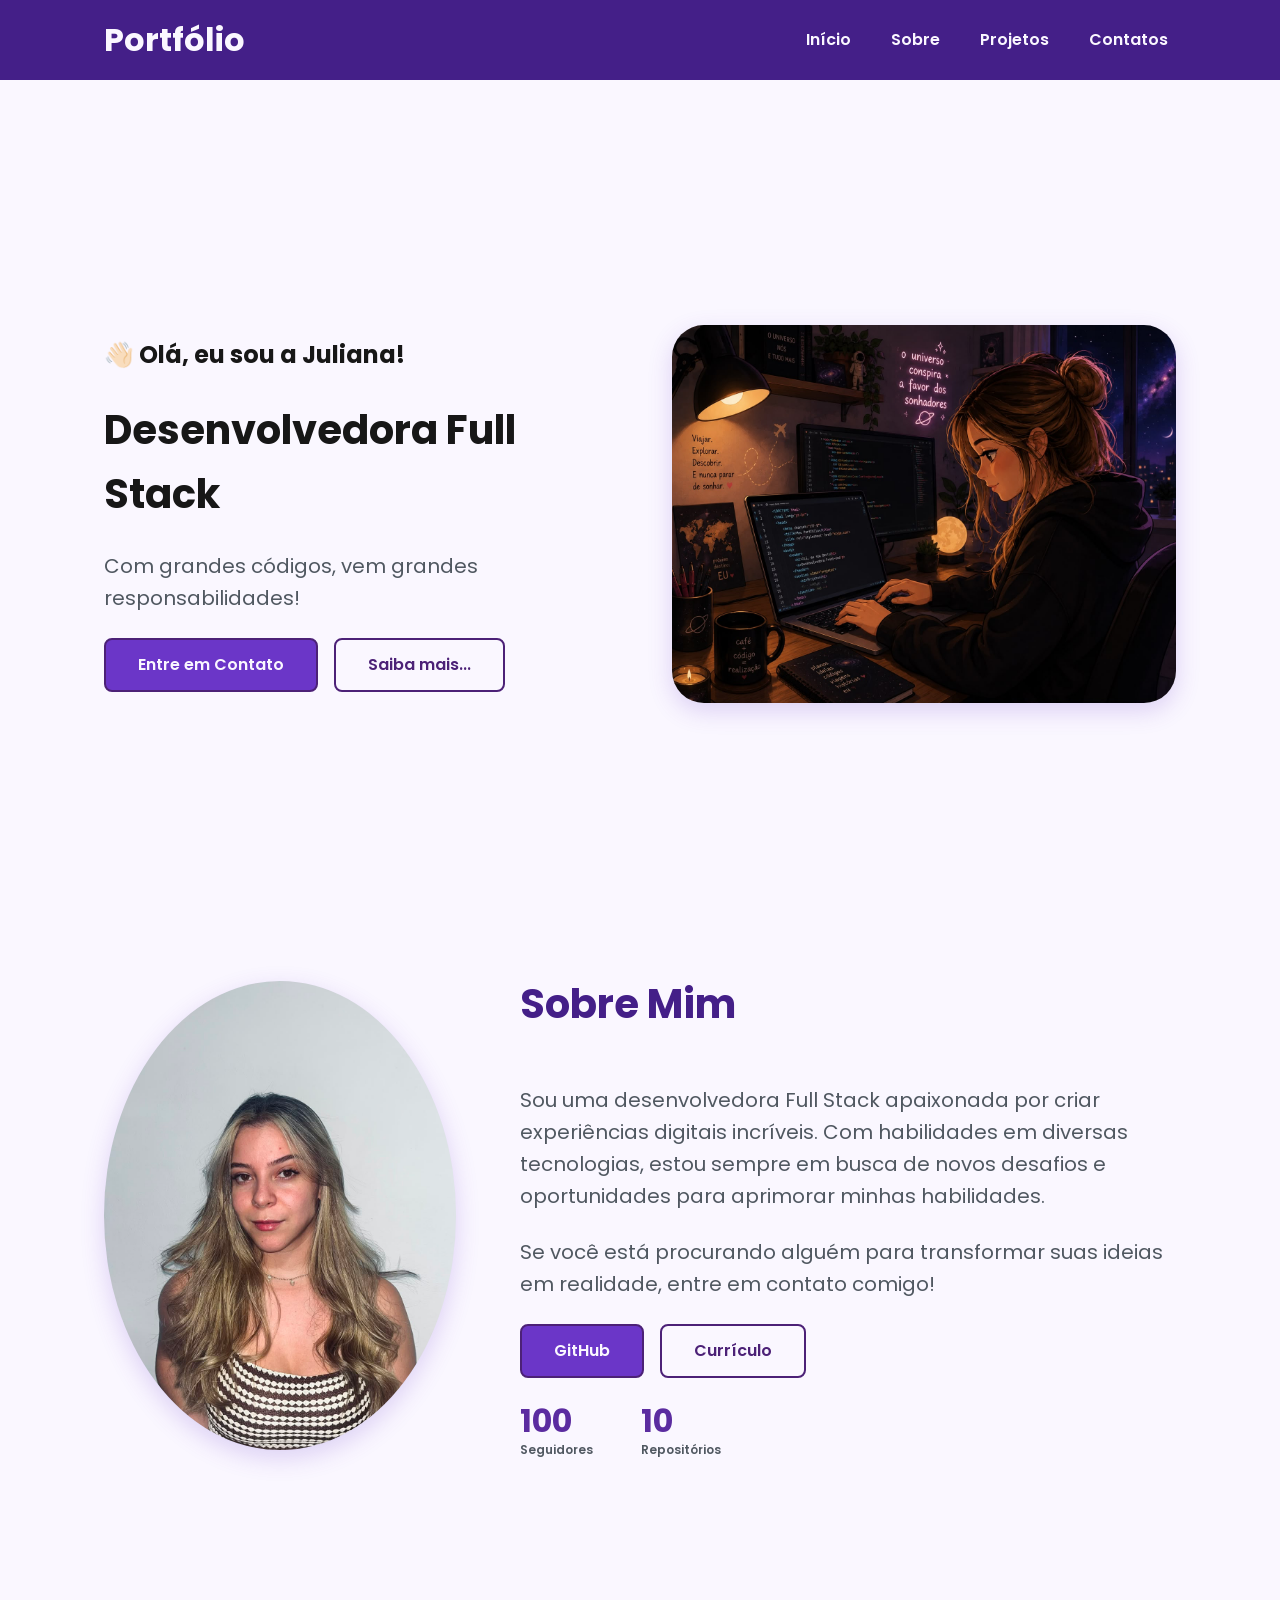
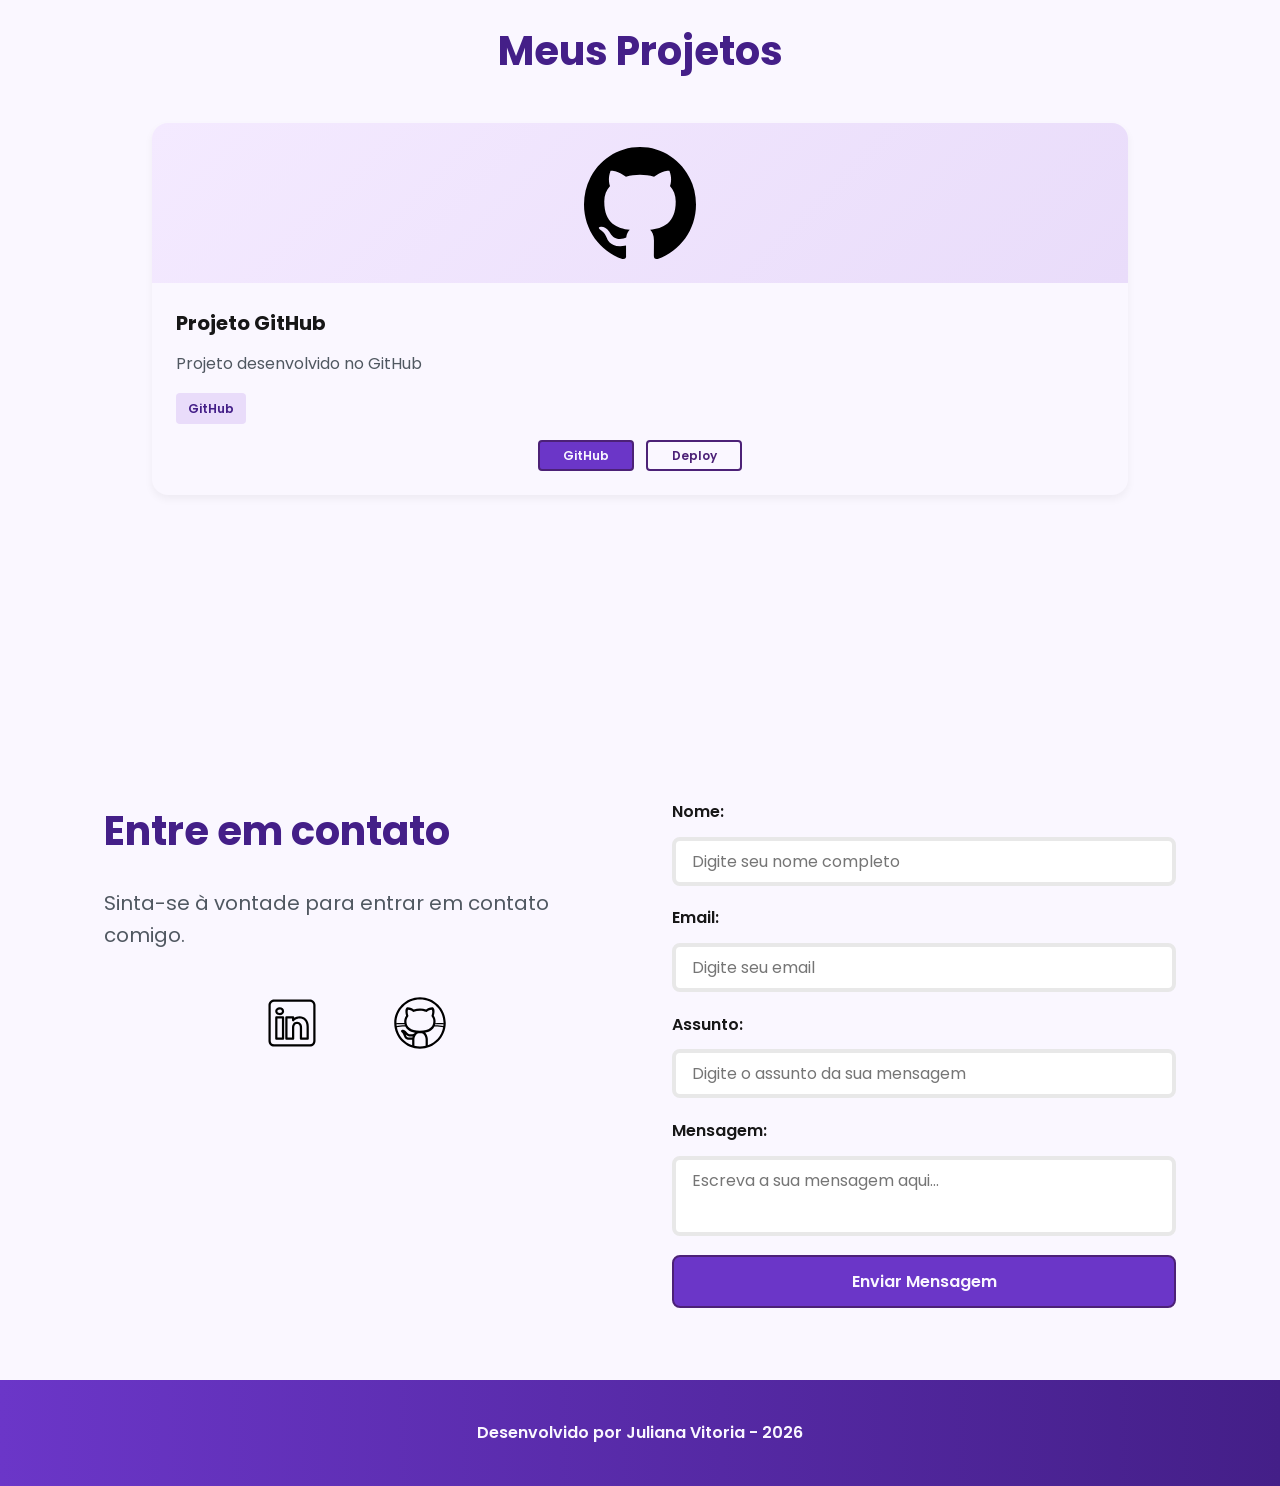
==== commit 68102321: "Atualiza estrutura do portfólio" ====
--- a/index.html
+++ b/index.html
@@ -57,7 +57,7 @@
         <section id="hero" class="section-container hero-container">
 
             <!-- Boas Vindas-->
-            <article>
+            <article class="hero-content">
                 <span>👋🏻 Olá, eu sou a Juliana!</span>
                 <h1>Desenvolvedora Full Stack</h1>
                 <p>Com grandes códigos, vem grandes responsabilidades!</p>
@@ -70,7 +70,7 @@
 
             <!-- Imagem da Seção Hero -->
             <figure class="hero-image">
-                <img src="./assets/img/foto_dev_woman.svg"
+                <img src="./assets/img/foto_desenho1.jpeg"
                  alt="Foto do autor do site"
                     class="float-animation">
             </figure>
@@ -82,7 +82,7 @@
 
             <!-- Imagem da Seção Sobre Mim -->
             <figure class="about-image">
-                <img src="./assets/img/avatar_dev_woman.svg" width="300" alt="Foto - Perfil do autor do site">
+                <img src="./assets/img/minha_foto.jpeg" width="300" alt="Foto - Perfil do autor do site">
 
 
                 <!-- Conteúdo da Seção Sobre Mim -->
--- a/assets/css/styles.css
+++ b/assets/css/styles.css
@@ -277,7 +277,7 @@
     width: 100%;
     max-width: 22rem;
     height: auto;
-    border-radius: var(--radius-xl);
+    border-radius: 50%;
     box-shadow: var(--shadow-lg);
     background-color: var(--purple-50);
 }
@@ -292,7 +292,10 @@
     margin-left: 4rem;
 }
 
-.about-content h2 {
+.about-content h2,
+.projects-container h2,
+.contact-info h2 {
+    margin-bottom: var (var(--spacing-md));
     font-size: var(--text-3xl);
     font-weight: 700;
     color: var(--purple-900);
@@ -674,4 +677,223 @@
     .success-content h1 {
         font-size: var(--text-xl);
     }
-}+}
+
+ 
+.about-content h2,
+.projects-container h2,
+.contact-info h2 {
+    margin-bottom: var(--spacing-md);
+    font-size: var(--text-3xl);
+    font-weight: 700;
+    color: var(--purple-800);
+}
+
+ 
+/* Responsividade Tablet */
+ 
+@media screen and (max-width: 1024px) {
+ 
+  .section-container {
+    padding: var(--spacing-lg) var(--spacing-md);
+  }
+ 
+  .section-container h1 {
+    font-size: var(--text-3xl);
+  }
+ 
+  .section-container h2 {
+    font-size: var(--text-2xl);
+  }
+ 
+  .section-container p {
+    font-size: var(--text-base);
+  }
+ 
+  .section-container span {
+    font-size: var(--text-lg);
+  }
+ 
+  .success-content h1 {
+    font-size: var(--text-3xl);
+  }
+ 
+  .success-content h2 {
+    font-size: var(--text-lg);
+  }
+ 
+  #titulo{
+    font-size: var(--text-xl);
+  }
+ 
+  @media screen and (max-width: 768px){
+    .menu-list{
+      display: none;
+    }
+  }
+ 
+  /* Responsividade Tablet - Seção Hero */
+ 
+  .hero-container{
+    flex-direction: column-reverse;
+    gap: var(--spacing-lg);
+    min-height: 60vh;
+    text-align: center;
+  }
+ 
+  .hero-content,
+  .hero-image{
+    width: 90%;
+  }
+ 
+  .hero-image img{
+    object-fit: cover;
+  }
+ 
+  .buttons-container{
+    justify-content: center;
+    width: 100%;
+  }
+ 
+  .hero-container .botao,
+  .hero-container .botao-outline{
+    padding: 0.75rem 1.5rem;
+    font-size: var(--text-base);
+    white-space: nowrap;
+  }
+ 
+/* Responsividade Tablet Seção About*/
+ 
+.about-container{
+  flex-direction: column;
+  gap: var(--spacing-lg);
+  margin: var(--spacing-lg);
+  padding: var(--spacing-lg);
+}
+ 
+.about-image{
+  display: flex;
+  flex: 1;
+  justify-content: center;
+  width: 100%;
+}
+ 
+.about-image img{
+  max-width: 16rem;
+  width: 100%;
+}
+ 
+.about-content{
+  width: 100%;
+}
+ 
+.about-buttons-data{
+  flex-direction: column;
+  gap: var(--spacing-md);
+  align-items: stretch;
+}
+ 
+.about-buttons-data .botao{
+  margin-right: 0;
+}
+ 
+.data-container {
+  justify-content: center;
+  width: 100%;
+}
+ 
+/* Responsividade Tablet - Seção Projects */
+
+.projects-container{
+    margin: var(--spacing-sm) var(--spacing-lg);
+}
+
+.projects-swiper{
+    margin: 0;
+    padding: var(--spacing-sm) var(--spacing-lg) 2.5rem;
+}
+
+.project-card{
+    width: 100%;
+    height: 30%;
+    min-height: 30rem;
+    max-height: 30rem;
+    max-width: 100%;
+}
+
+
+.project-content{
+    display: flex;
+    flex-direction: column;
+    justify-content: space-between;
+    height: 100%;
+}
+
+.project-content p{
+    flex: 1;
+    overflow: hidden;
+}
+
+.project-tags{
+    min-height: 2.5rem;
+    align-items: flex-start;
+}
+
+.swiper-wrapper{
+    align-items: stretch;
+}
+
+.swipper-slide{
+    display: flex;
+    justify-content: center;
+    align-items: stretch;
+    height: auto;
+}
+
+.swiper-button-next,
+.swiper-button-prev{
+    display: none;
+}
+
+/* Responsividade Tablet - Seção Contacts*/
+
+.contact-container{
+    grid-template-columns: 1fr;
+    gap: var(--spacing-lg);
+    width: 90%;
+    margin: 0 auto;
+}
+
+/* Responsividade Tablet - Seção Sucess */
+
+.success-container{
+    padding: var(--spacing-xl) var(--spacing-md);
+    min-height: calc(100vh - 10rem);
+}
+
+.success-content{
+    gap: var(--spacing-lg);
+    max-width: 35rem;
+
+}
+
+.success-icon{
+    width: 6rem;
+    height: 6rem;
+}
+
+.success-icon img{
+    width: 5rem;
+    height: 5rem;
+}
+
+}
+ 
+
+/*Responsividade - Celular*/
+
+@media screen and (max-width: 480px) {
+    
+}
+ 
+ 
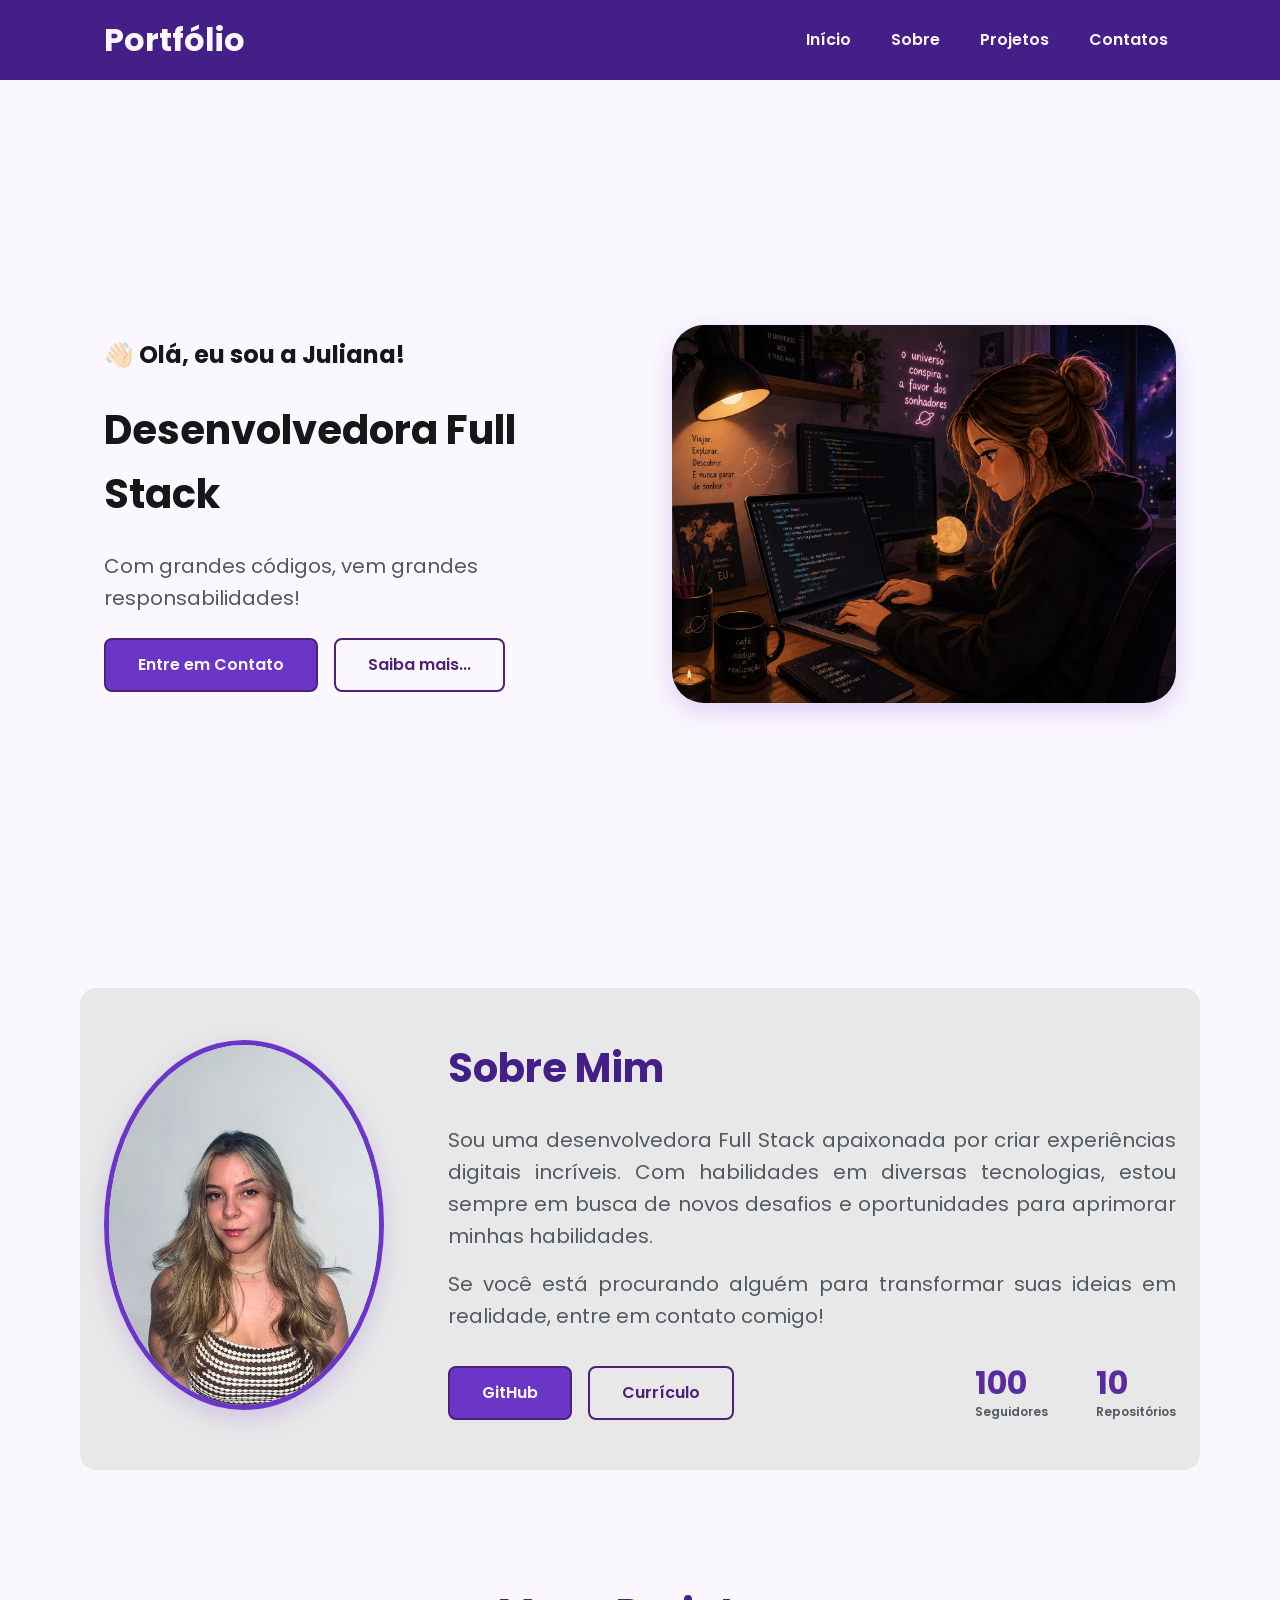
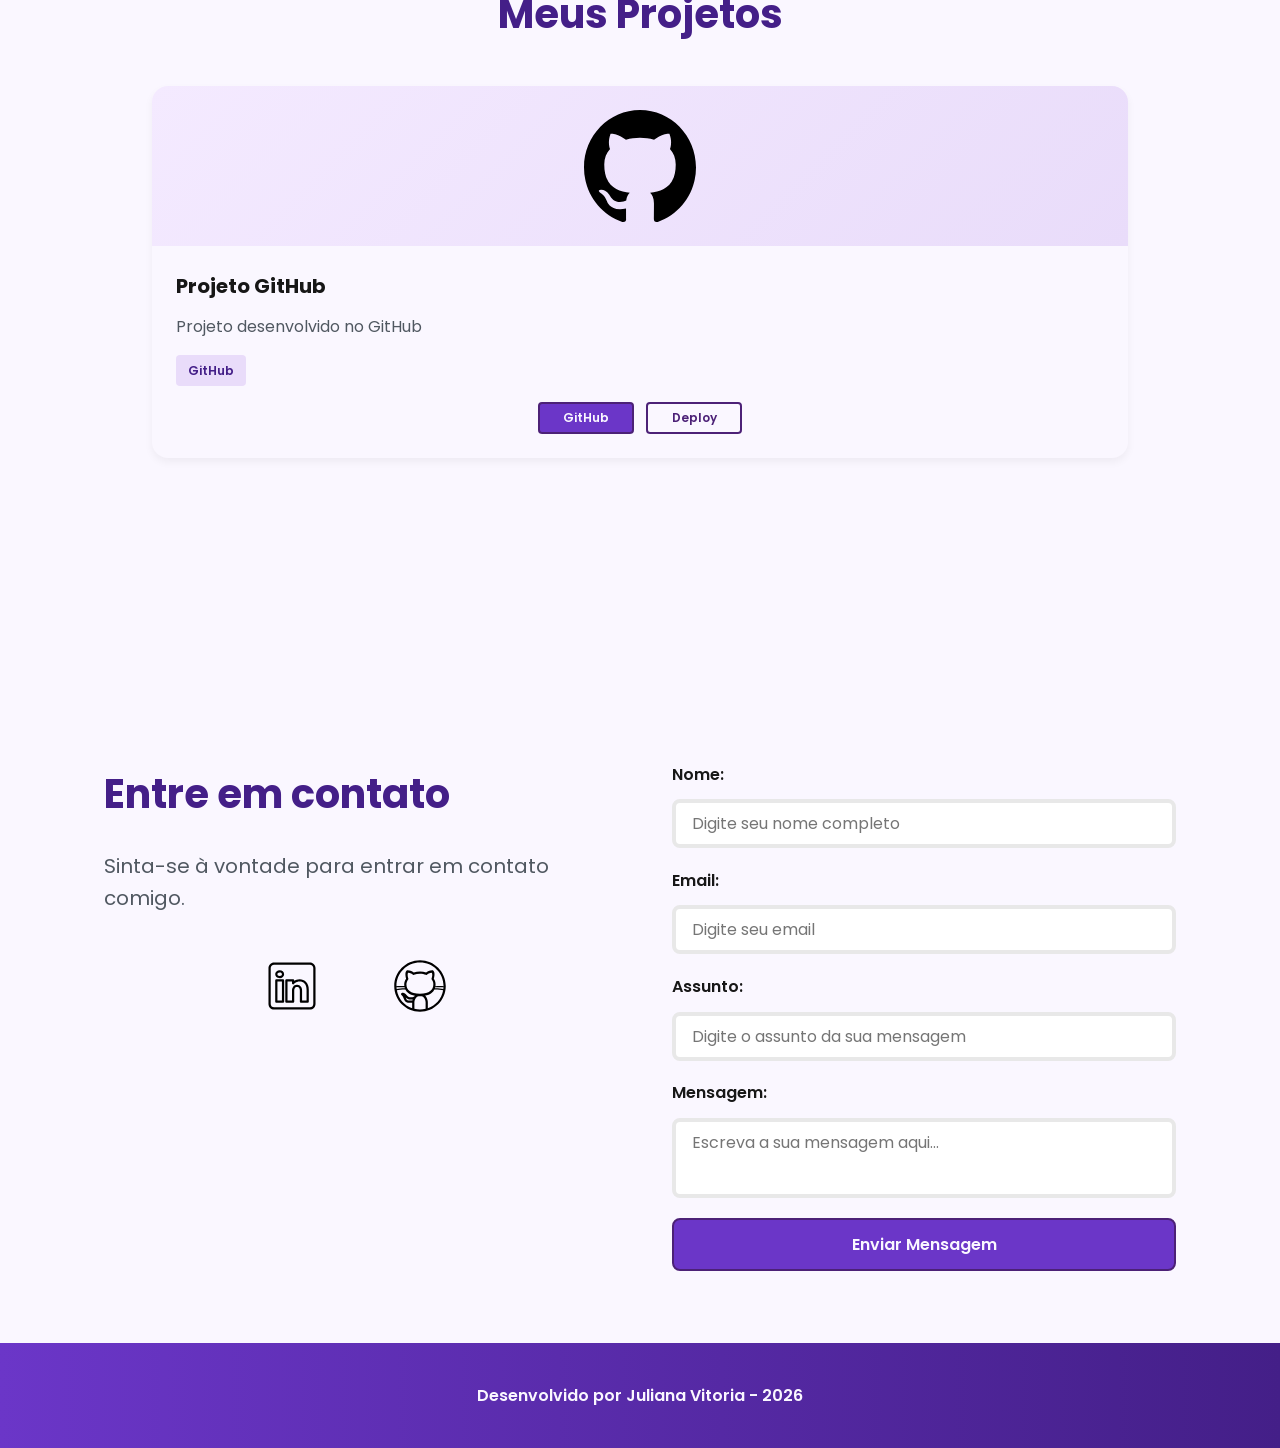
==== commit 20ccd544: "implementa responsividade Celular e Atualiza Css" ====
--- a/index.html
+++ b/index.html
@@ -82,8 +82,10 @@
 
             <!-- Imagem da Seção Sobre Mim -->
             <figure class="about-image">
-                <img src="./assets/img/minha_foto.jpeg" width="300" alt="Foto - Perfil do autor do site">
-
+                <img src="./assets/img/minha_foto.jpeg" 
+                alt="Foto - Perfil do autor do site"
+                >
+           </figure>
 
                 <!-- Conteúdo da Seção Sobre Mim -->
                 <article class="about-content">
--- a/assets/css/styles.css
+++ b/assets/css/styles.css
@@ -259,54 +259,52 @@
 /* Seção About */
 
 .about-container {
-    display: flex;
+	display: flex;
     flex-direction: row;
-    align-items: center;
-    gap: 10rem;
+	align-items: center;
+	gap: var(--spacing-2xl);
+	margin: var(--spacing-2xl) auto;
+	border-radius: var(--radius-lg);
+	background-color: var(--gray-200);
 }
 
 /* Imagem de perfil */
 .about-image {
-    flex: 1;
-    display: flex;
-    justify-content: center;
-    align-items: center;
+    flex: 0 0 17.5rem;
 }
 
 .about-image img {
-    width: 100%;
-    max-width: 22rem;
-    height: auto;
-    border-radius: 50%;
-    box-shadow: var(--shadow-lg);
-    background-color: var(--purple-50);
-}
-
-/* Conteúdo de Texto */
-.about-content {
-    flex: 1;
-    display: flex;
-    align-items: flex-start;
-    flex-direction: column;
-    gap: var(--spacing-md);
-    margin-left: 4rem;
-}
+	width: 100%;
+	border: 0.35rem solid var(--purple-500);
+	border-radius: var(--radius-full);
+	box-shadow: var(--shadow-lg);
+}
+
 
 .about-content h2,
 .projects-container h2,
 .contact-info h2 {
-    margin-bottom: var (var(--spacing-md));
-    font-size: var(--text-3xl);
-    font-weight: 700;
-    color: var(--purple-900);
-}
-
-/* Container de Botões + Estatísticas */
+	margin-bottom: var(--spacing-md);
+	font-size: var(--text-3xl);
+	font-weight: 700;
+	color: var(--purple-800);
+}
+
+.about-content p {
+	margin-bottom: var(--spacing-sm);
+	text-align: justify;
+}
+
 .about-buttons-data {
-    display: flex;
-    flex-direction: column;
-    gap: var(--spacing-md);
-    width: 100%;
+	display: flex;
+	justify-content: space-between;
+	align-items: center;
+	gap: var(--spacing-lg);
+	margin-top: var(--spacing-lg);
+}
+
+.about-buttons-data .botao {
+	margin-right: auto;
 }
 
 /* Estatísticas do GitHub (Seguidores / Repositórios) */
@@ -890,10 +888,220 @@
 }
  
 
-/*Responsividade - Celular*/
+/* 
+   Responsividade - Celular */
 
 @media screen and (max-width: 480px) {
-    
+
+    /* Layout */
+    .section-container {
+        padding: var(--spacing-md) var(--spacing-sm);
+    }
+
+    /* Tipografia Mobile */
+    .section-container h1 {
+        font-size: var(--text-xl);
+    }
+
+    .section-container h2 {
+        font-size: var(--text-xl);
+    }
+
+    .section-container p {
+        font-size: var(--text-base);
+    }
+
+    .section-container span {
+        font-size: var(--text-lg);
+    }
+
+    .success-content h1 {
+        font-size: var(--text-xl);
+    }
+
+    .success-content h2 {
+        font-size: var(--text-base);
+    }
+
+    /* Header */
+    #titulo {
+        font-size: var(--text-xl);
+    }
+
+    .menu-list {
+        display: none;
+    }
+
+    /* Hero */
+    .hero-container {
+        gap: var(--spacing-sm);
+    }
+
+    .hero-content {
+        gap: var(--spacing-xs);
+        width: 100%;
+    }
+
+    .buttons-container {
+        flex-direction: column;
+        gap: 0.75rem;
+        width: 100%;
+    }
+
+    .buttons-container .botao,
+    .buttons-container .botao-outline {
+        width: 100%;
+    }
+
+    .hero-container .botao,
+    .hero-container .botao-outline {
+        padding: 0.75rem 1rem;
+        font-size: 0.95rem;
+        white-space: nowrap;
+    }
+
+    .hero-image {
+        width: 100%;
+    }
+
+    .hero-image img {
+        max-width: 20rem;
+    }
+
+    /* About */
+    .about-container {
+        margin: var(--spacing-lg) 0.5rem;
+        padding: var(--spacing-md);
+    }
+
+    .about-image img {
+        max-width: 14rem;
+    }
+
+    .about-buttons-data .botao,
+    .about-buttons-data .botao-outline {
+        width: 100%;
+        padding: 0.75rem var(--spacing-lg);
+        font-size: var(--text-base);
+        text-align: center;
+    }
+
+    .data-number {
+        font-size: var(--text-lg);
+    }
+
+    .data-label {
+        font-size: var(--text-sm);
+    }
+
+    /* Projects */
+    .projects-container {
+        margin: var(--spacing-lg) auto 0;
+    }
+
+    .projects-swiper {
+        position: relative;
+        margin: 0;
+        padding: var(--spacing-sm) 0 2rem 0;
+        overflow: visible;
+    }
+
+    .project-card {
+        width: 100%;
+        height: 20rem;
+        max-width: 20rem;
+    }
+
+    .project-image {
+        height: 10rem;
+    }
+
+    .project-content {
+        padding: var(--spacing-md);
+    }
+
+    .project-content h3 {
+        font-size: 1.25rem;
+    }
+
+    .project-content p {
+        font-size: 0.95rem;
+    }
+
+    /* Contact */
+    .contact-container {
+        width: 100%;
+    }
+
+    .contact-info p {
+        margin-bottom: var(--spacing-md);
+    }
+
+    .social-container {
+        flex-wrap: wrap;
+        gap: var(--spacing-lg);
+        margin-bottom: var(--spacing-xs);
+    }
+
+    .social-icon {
+        width: 4rem;
+        height: 4rem;
+    }
+
+    /* Formulário */
+    form {
+        gap: var(--spacing-sm);
+    }
+
+    form label {
+        font-size: 0.95rem;
+}
+
+    form input,
+    form textarea {
+        padding: 0.75rem;
+        font-size: var(--text-base);
+    }
+
+    form button {
+        padding: 0.75rem var(--spacing-md);
+        font-size: var(--text-base);
+    }
+
+    /* Footer */
+    footer {
+        padding: var(--spacing-md) var(--spacing-sm);
+        font-size: var(--text-sm);
+    }
+
+    /* Success Page */
+    .success-container {
+        padding: var(--spacing-lg) var(--spacing-sm);
+        min-height: calc(100vh - 8rem);
+    }
+
+    .success-content {
+        gap: var(--spacing-md);
+        max-width: 100%;
+        padding: 0 var(--spacing-sm);
+    }
+
+    .success-icon {
+        width: 5rem;
+        height: 5rem;
+    }
+
+    .success-icon img {
+        width: 4rem;
+        height: 4rem;
+    }
+
+    .success-content .botao {
+        width: 100%;
+        max-width: 20rem;
+        padding: 0.75rem var(--spacing-lg);
+    }
+
 }
  
  
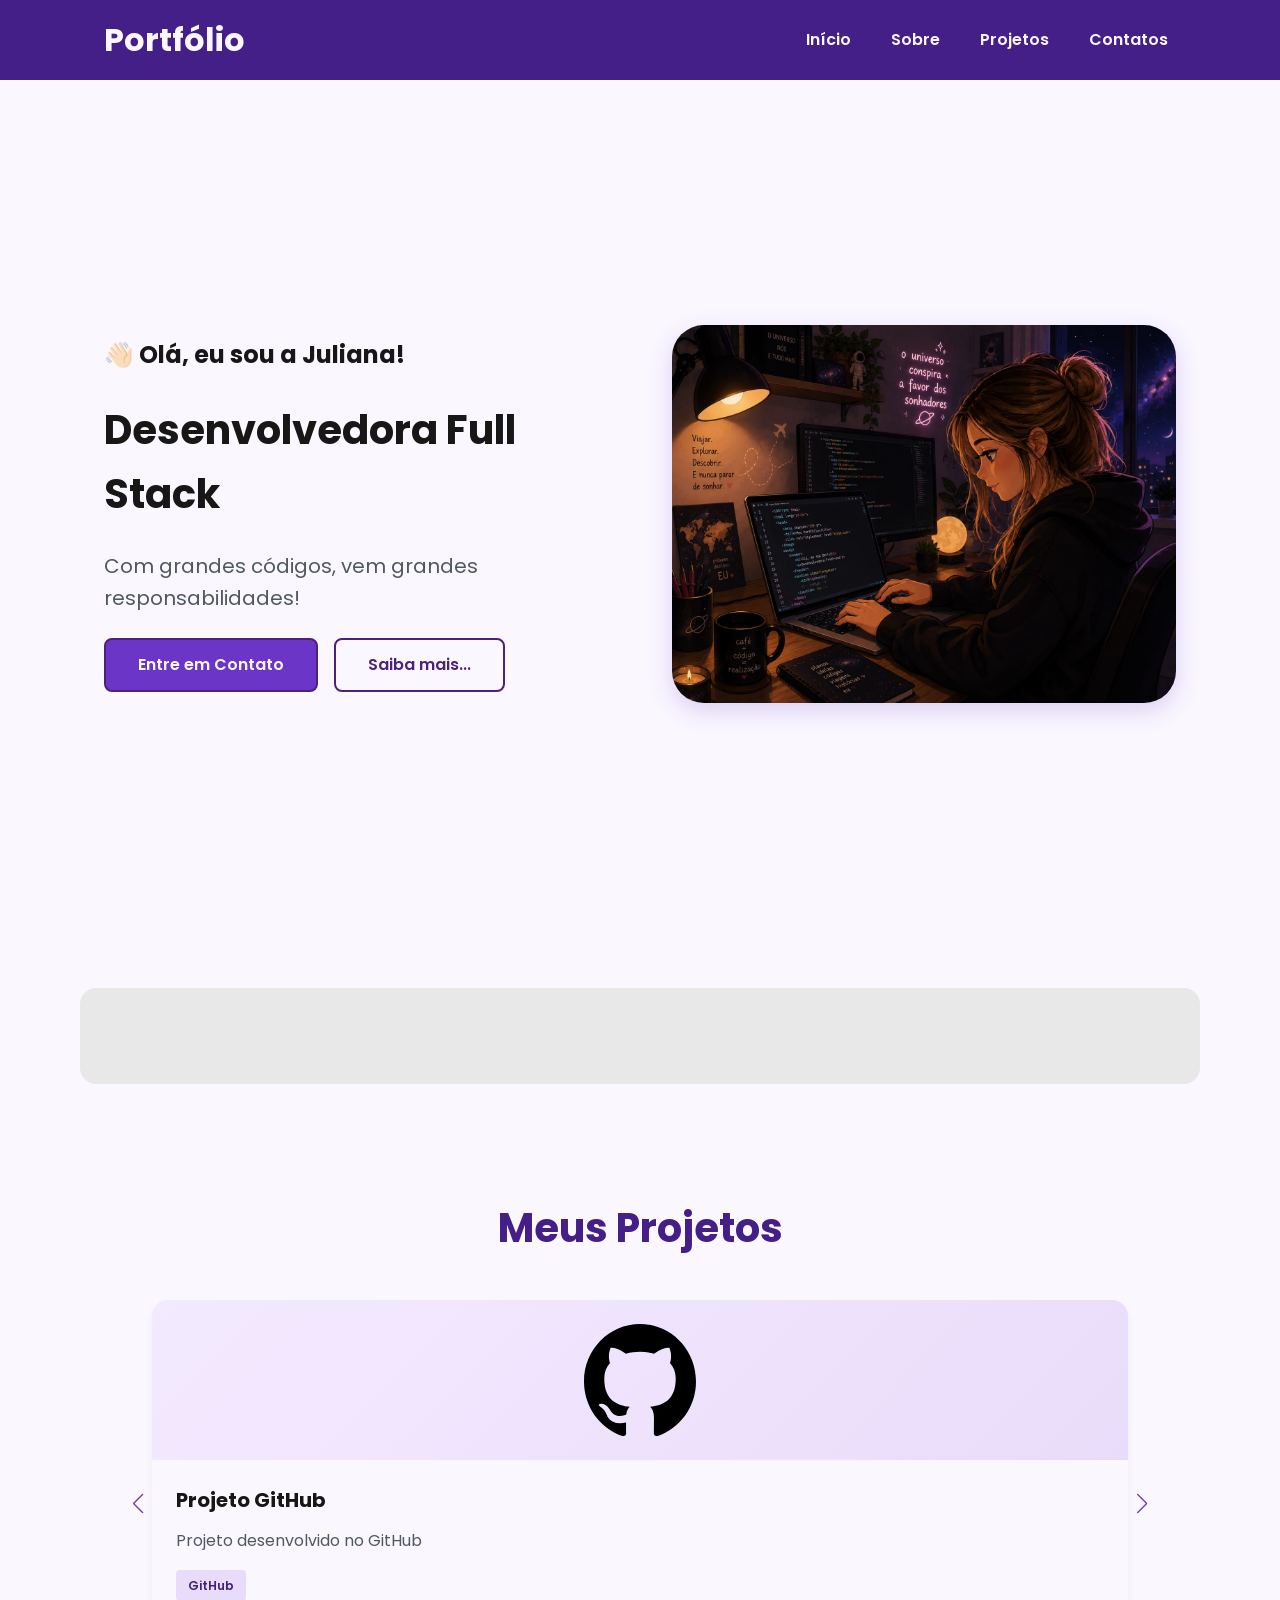
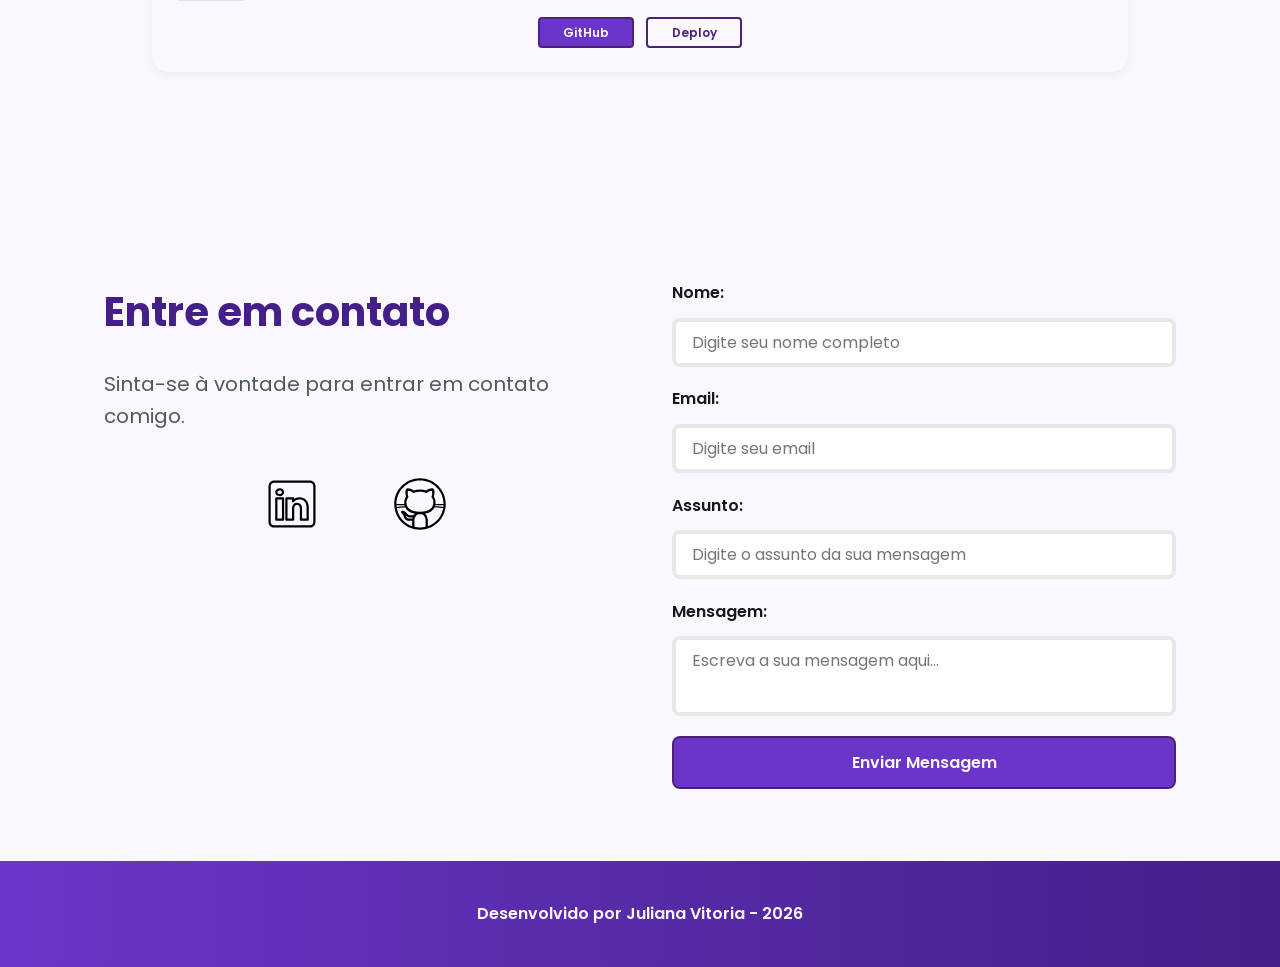
==== commit 7b7a6cc0: "🚀 Desenvolve JavaScript" ====
--- a/index.html
+++ b/index.html
@@ -22,6 +22,10 @@
     <meta name="robots" content="index, follow">
 
     <link rel="icon" type="image/svg+xml" href="./assets/img/favicon.svg">
+
+    <!-- SWIPER CSS -->
+   <link rel="stylesheet" href="https://cdn.jsdelivr.net/npm/swiper@11/swiper-bundle.min.css">
+ 
 
     <!-- CSS principal da página -->
     <link rel="stylesheet" href="./assets/css/styles.css">
@@ -80,49 +84,7 @@
         <!-- Seção Sobre Mim -->
         <section id="about" class="section-container about-container">
 
-            <!-- Imagem da Seção Sobre Mim -->
-            <figure class="about-image">
-                <img src="./assets/img/minha_foto.jpeg" 
-                alt="Foto - Perfil do autor do site"
-                >
-           </figure>
-
-                <!-- Conteúdo da Seção Sobre Mim -->
-                <article class="about-content">
-                    <h2>Sobre Mim</h2>
-                    <p>Sou uma desenvolvedora Full Stack apaixonada por criar experiências digitais incríveis. Com
-                        habilidades em diversas tecnologias, estou sempre em busca de novos desafios e oportunidades
-                        para aprimorar minhas habilidades.</p>
-                    <p>Se você está procurando alguém para transformar suas ideias em realidade, entre em contato
-                        comigo!</p>
-
-                    <!-- Links (GitHub + Currículo) e Dados do GitHub-->
-                    <div class="about-buttons-data">
-
-                        <!-- Links-->
-                        <div class="buttons-container">
-                            <a href="https://github.com/julianaenob-hub" target="_blank" class="botao">GitHub</a>
-                            <a href="./assets/icons/docs/JULIANA CURRICULO ATUALIZADO 2026.pdf" target="_blank"
-                                class="botao-outline">Currículo</a>
-                        </div>
-
-                        <!-- Dados do Repositório GitHub -->
-                        <div class="data-container">
-                            <!-- Número de Seguidores -->
-                            <div class="data-item">
-                                <span class="data-number">100</span>
-                                <span class="data-label">Seguidores</span>
-
-                            </div>
-                            <!-- Número de Repositórios -->
-                            <div class="data-item">
-                                <span class="data-number">10</span>
-                                <span class="data-label">Repositórios</span>
-                            </div>
-                        </div>
-                    </div>
-                </article>
-            </figure>
+            
         </section>
 
         <!-- Seção Projetos -->
@@ -207,7 +169,10 @@
             </article>
 
             <!-- Formulário de Contato -->
-            <form id="formulario">
+            <form id="formulario" action = "https://formsubmit.co/f6d7ce53fb57c614c6a1b7638b761222" method = "POST">
+
+                <input type="hidden" name="_next" value="http://localhost:5500/sucess.html">
+                <input type="hidden" name="_captcha" value="false">
 
                 <label for="nome">Nome:</label>
                 <input id="nome" name="nome" type="text" placeholder="Digite seu nome completo">
@@ -240,7 +205,14 @@
         Desenvolvido por Juliana Vitoria - 2026
     </footer>
 
-
+<!-- SWIPER JS -->
+<script src="https://cdn.jsdelivr.net/npm/swiper@11/swiper-bundle.min.js"></script>
+ 
+
+    <script src = "./assets/js/script.js"></script>
+
+
+    
 </body>
 
 </html>
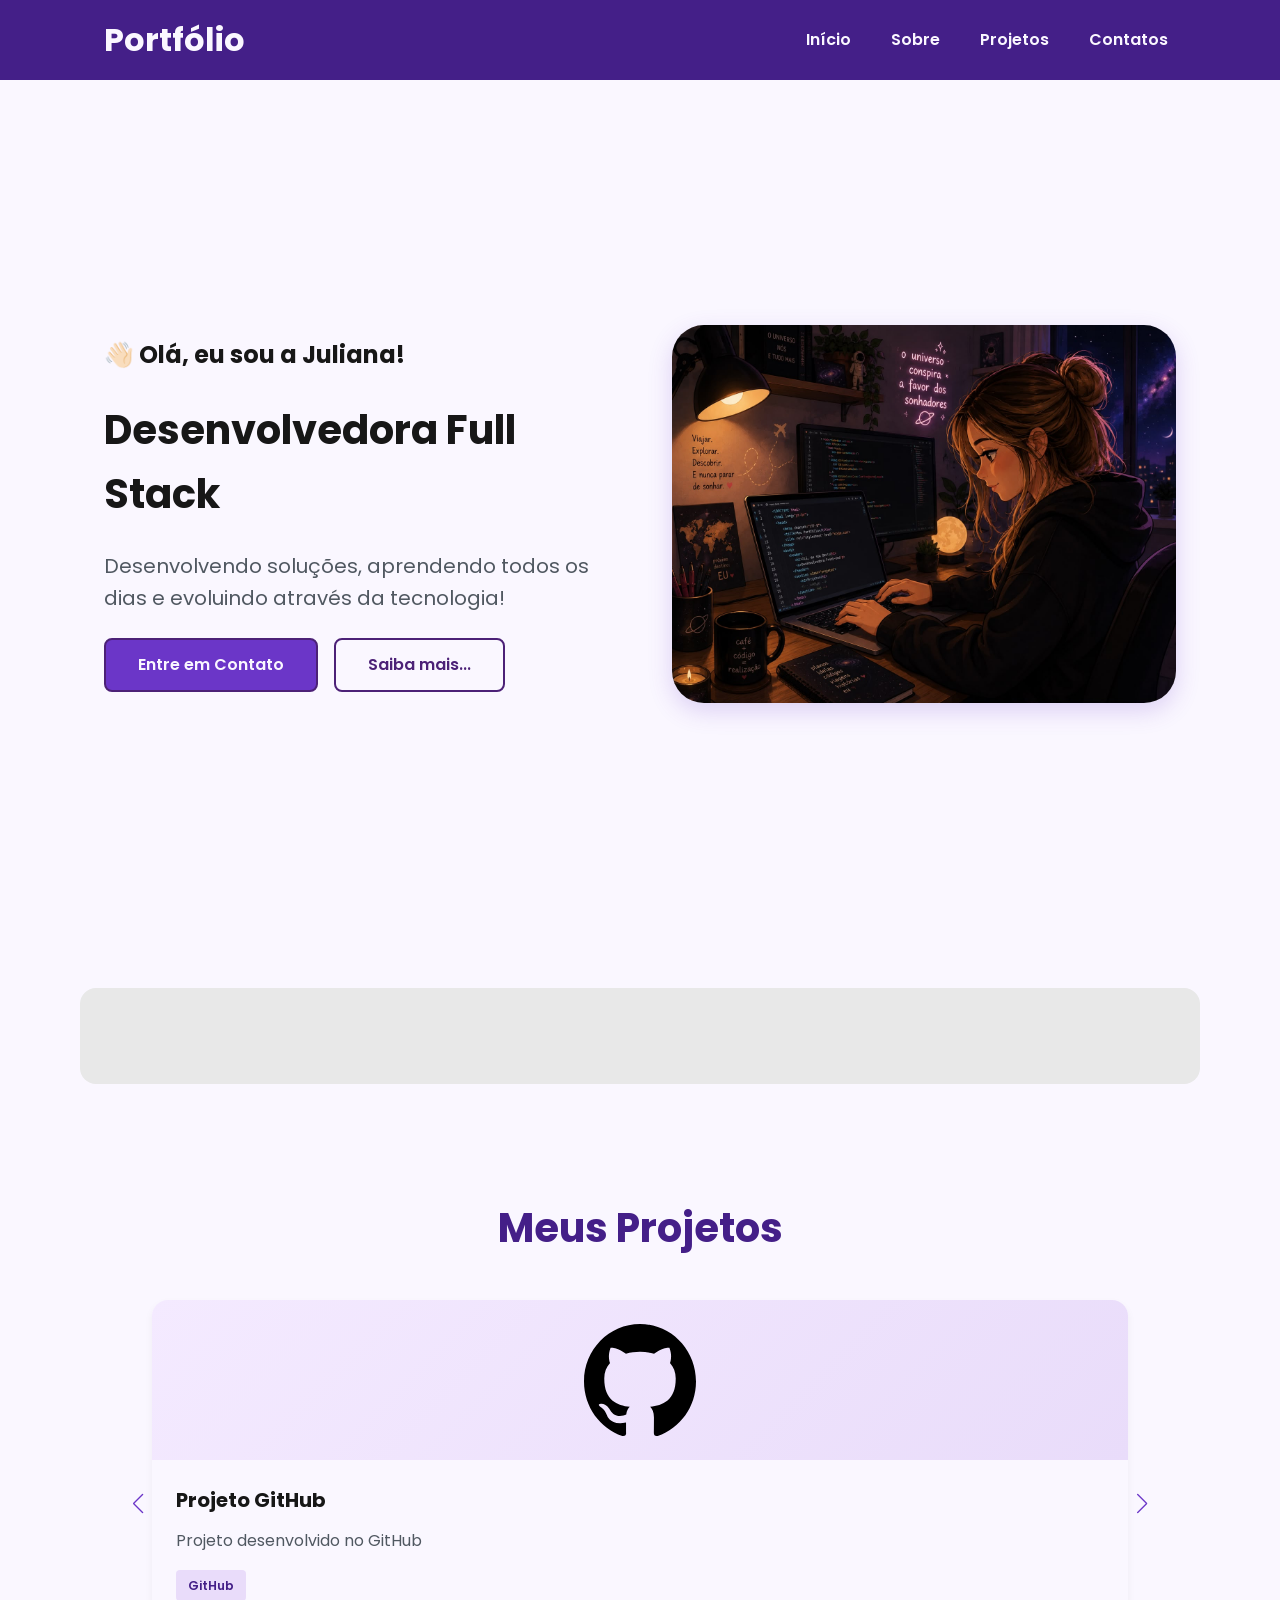
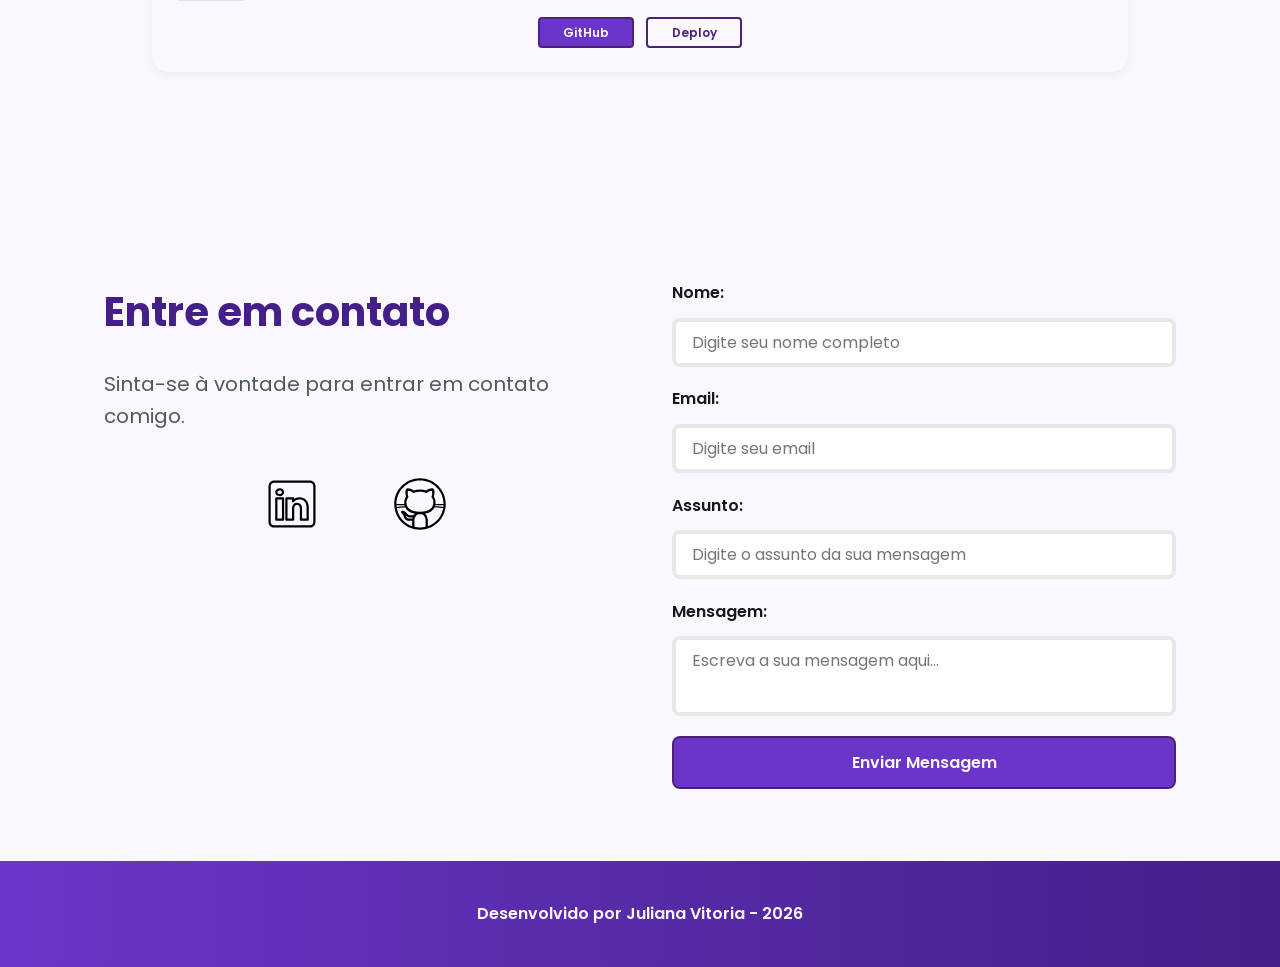
==== commit fa799495: "Atualiza index" ====
--- a/index.html
+++ b/index.html
@@ -64,7 +64,7 @@
             <article class="hero-content">
                 <span>👋🏻 Olá, eu sou a Juliana!</span>
                 <h1>Desenvolvedora Full Stack</h1>
-                <p>Com grandes códigos, vem grandes responsabilidades!</p>
+                <p>Desenvolvendo soluções, aprendendo todos os dias e evoluindo através da tecnologia!</p>
 
                 <div class="buttons-container">
                     <a href="#contact" class="botao">Entre em Contato</a>
@@ -171,7 +171,7 @@
             <!-- Formulário de Contato -->
             <form id="formulario" action = "https://formsubmit.co/f6d7ce53fb57c614c6a1b7638b761222" method = "POST">
 
-                <input type="hidden" name="_next" value="http://localhost:5500/sucess.html">
+                <input type="hidden" name="_next" value="https://julianaenob-hub.github.io/portfolio/sucess.html">
                 <input type="hidden" name="_captcha" value="false">
 
                 <label for="nome">Nome:</label>
